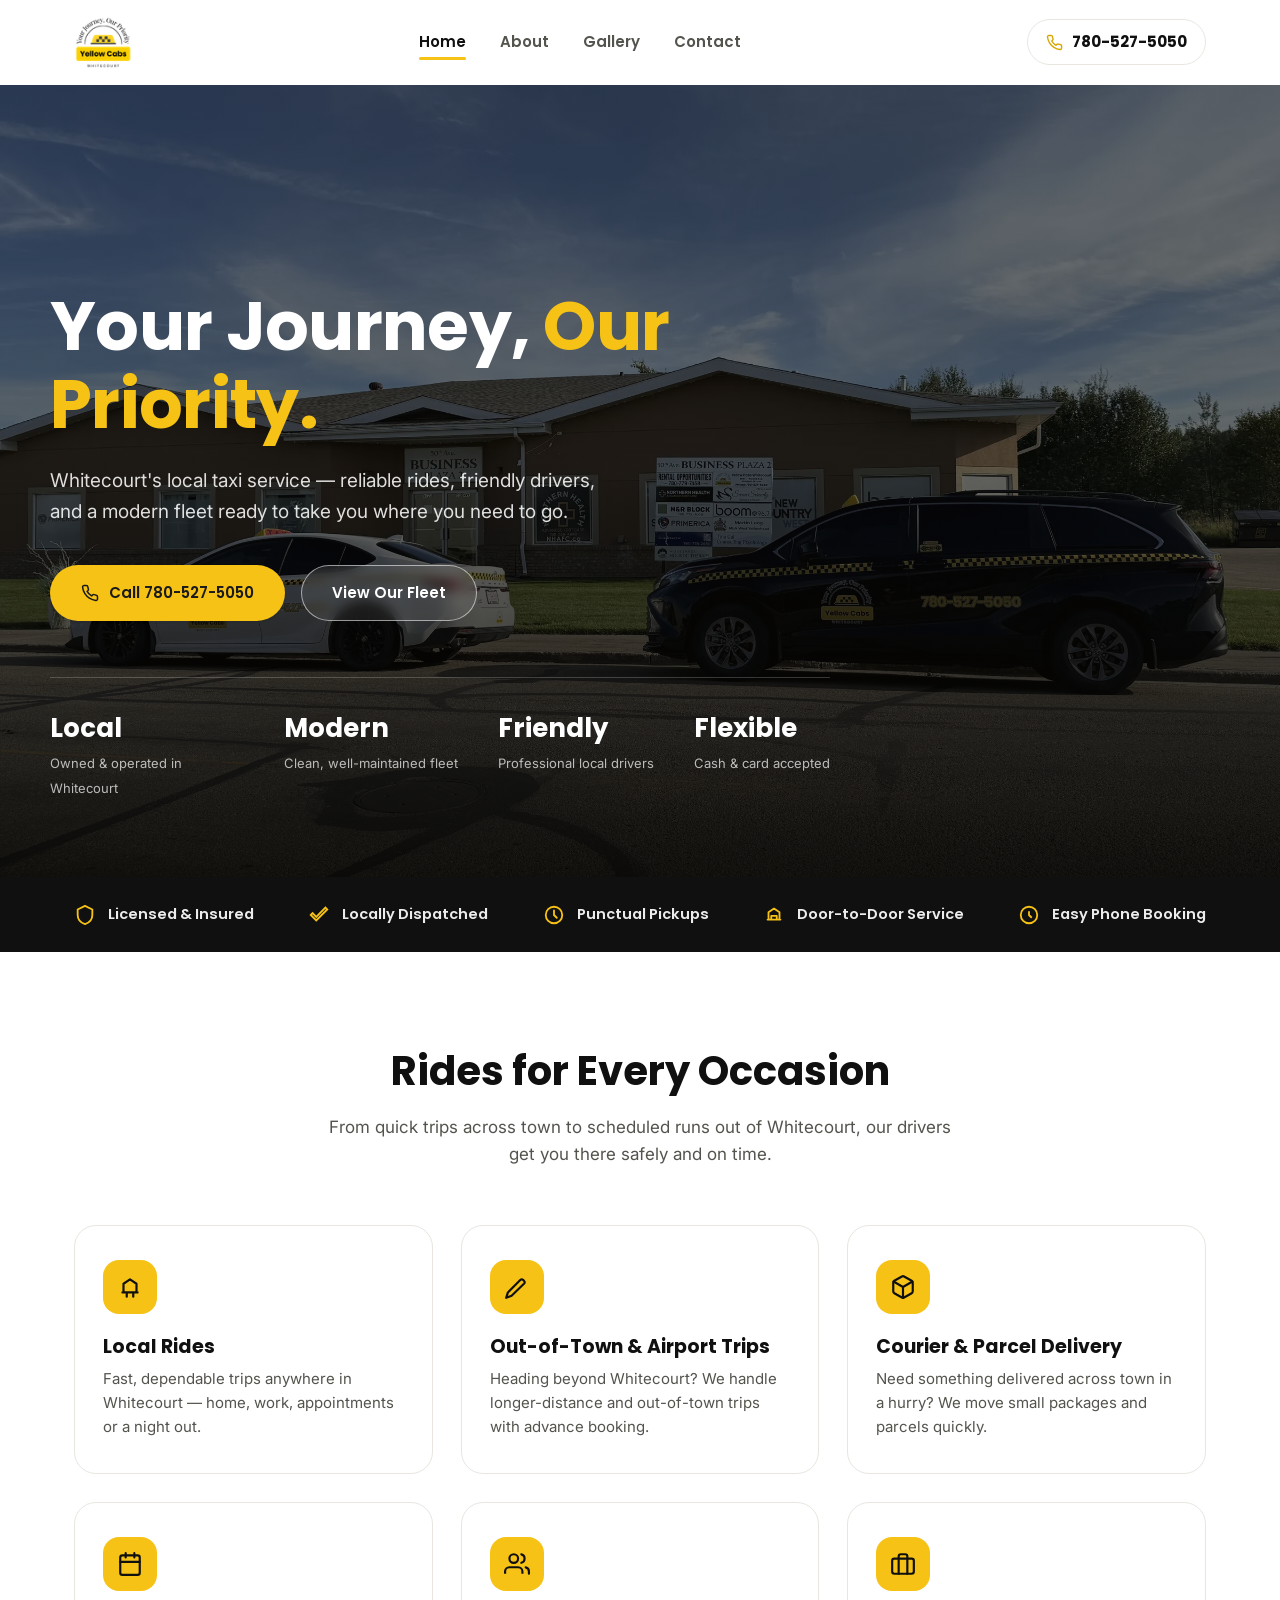
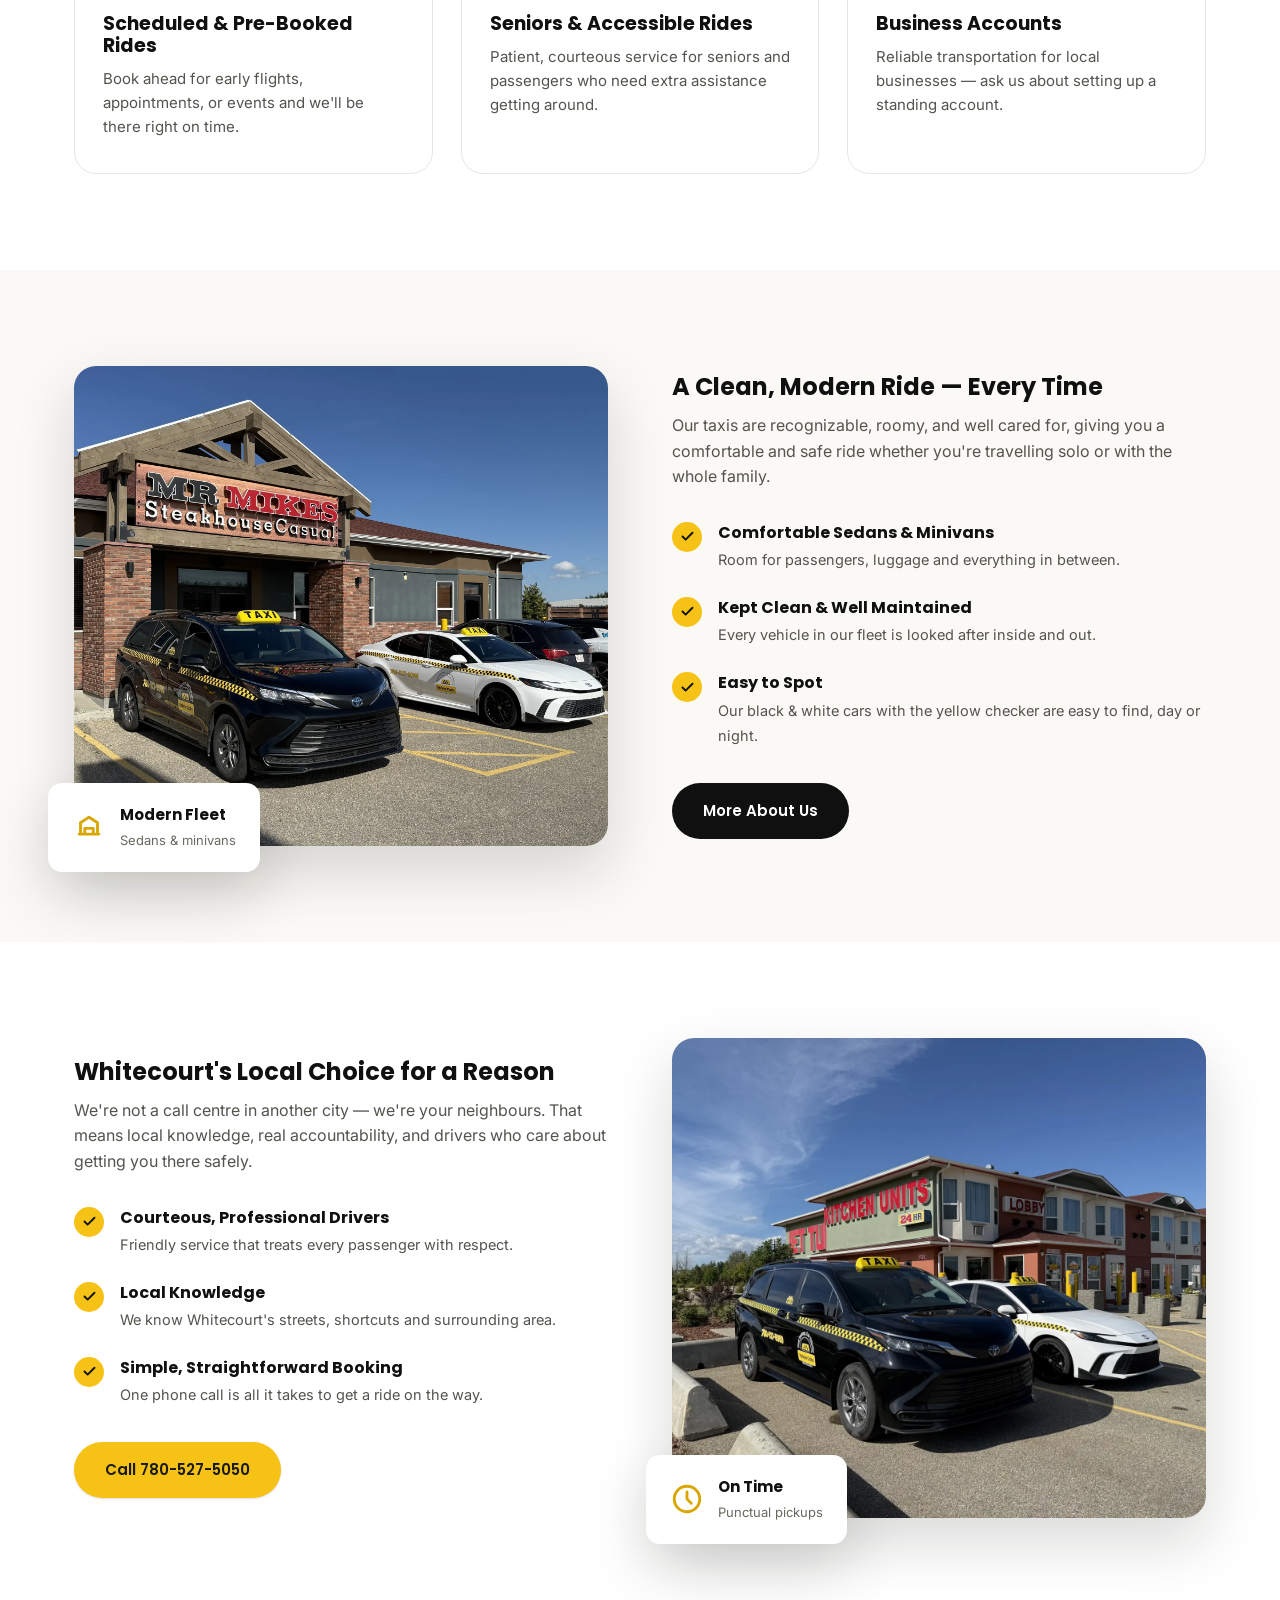
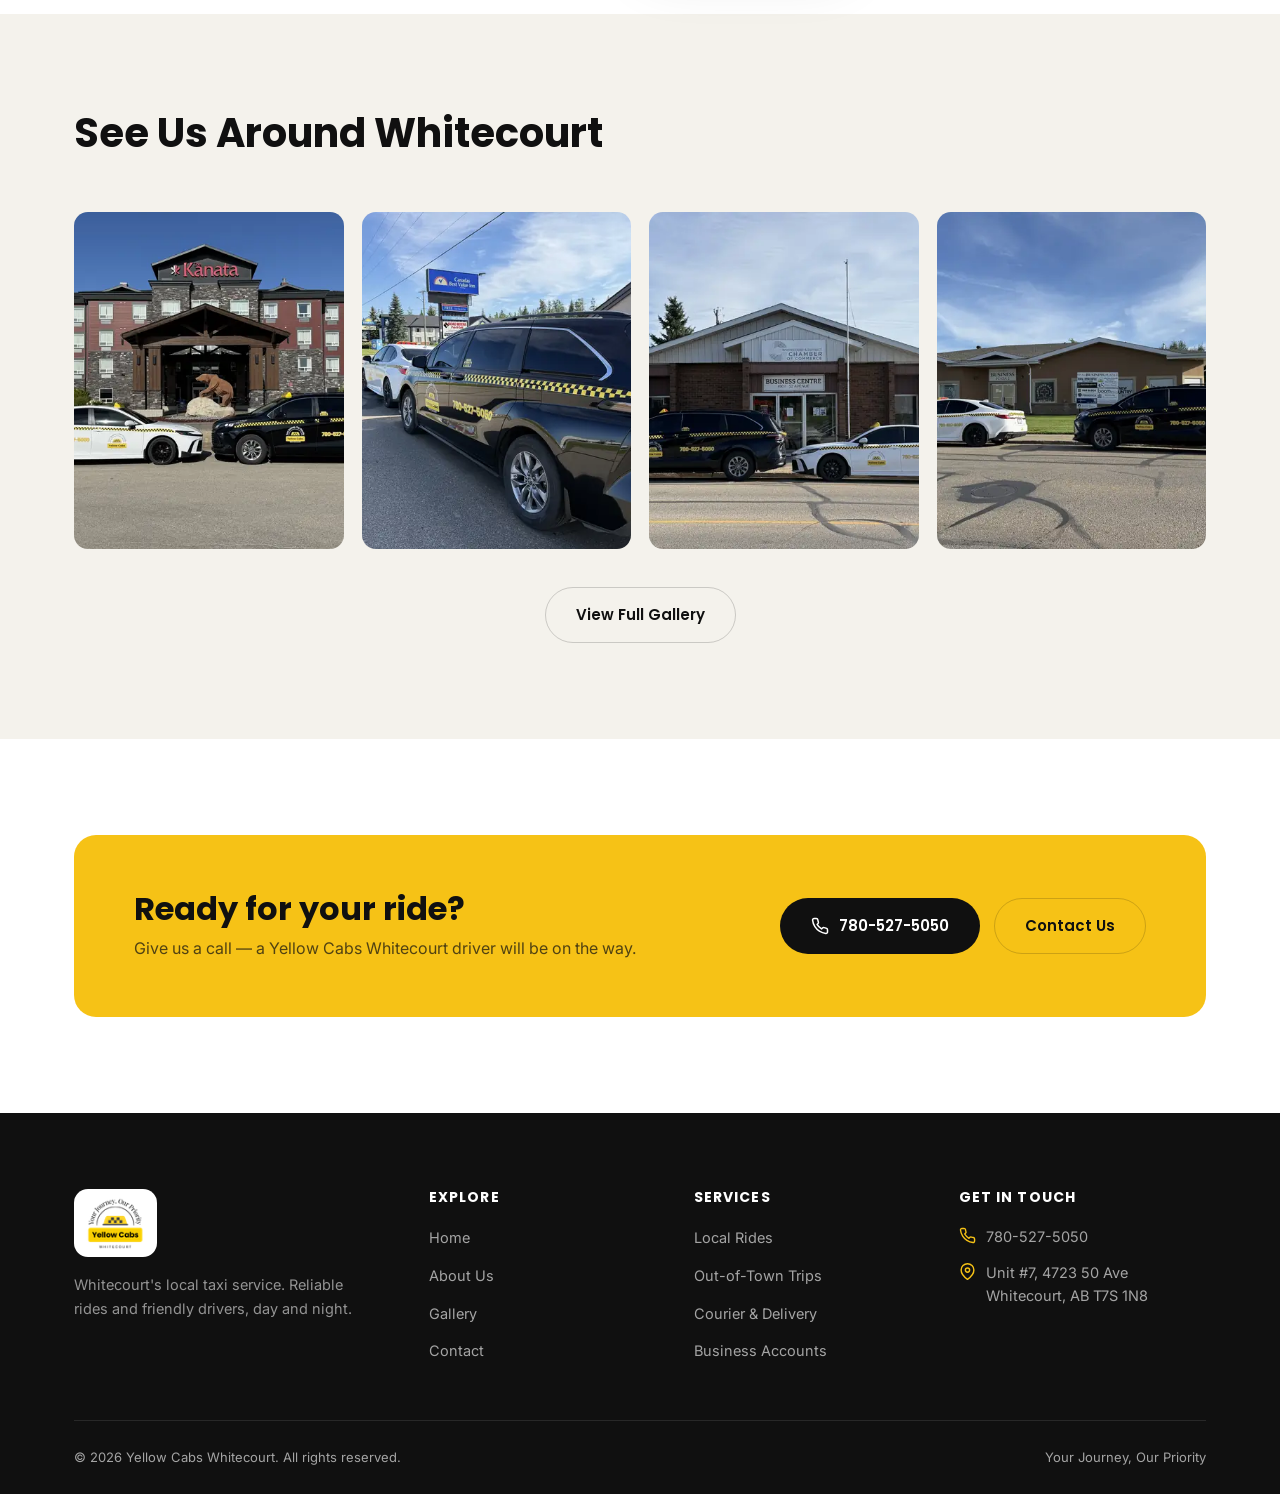
==== index.html @ 1f2db52a "Move site files to repo root for static host deploy Hostinger's Git deploy publishes the repo as-is " ====
<!DOCTYPE html>
<html lang="en">
<head>
<meta charset="UTF-8">
<meta name="viewport" content="width=device-width, initial-scale=1.0">
<title>Yellow Cabs Whitecourt | Local Taxi Service</title>
<meta name="description" content="Yellow Cabs Whitecourt — your trusted local taxi service. Reliable rides, courteous drivers, and a modern fleet serving Whitecourt, Alberta. Call 780-527-5050.">
<link rel="icon" type="image/svg+xml" href="favicon.svg">
<link rel="preconnect" href="https://fonts.googleapis.com">
<link rel="preconnect" href="https://fonts.gstatic.com" crossorigin>
<link rel="stylesheet" href="css/style.css">
</head>
<body>
<a class="skip-link" href="#main-content">Skip to main content</a>

<header class="site-header">
  <div class="container header-inner">
    <a href="index.html" class="brand">
      <img src="images/logo.webp" alt="Yellow Cabs Whitecourt" class="brand-logo" width="68" height="60">
    </a>

    <nav class="main-nav" id="mainNav">
      <ul>
        <li><a href="index.html" class="active">Home</a></li>
        <li><a href="about.html">About</a></li>
        <li><a href="gallery.html">Gallery</a></li>
        <li><a href="contact.html">Contact</a></li>
      </ul>
    </nav>

    <div class="header-actions">
      <a href="tel:7805275050" class="phone-pill" aria-label="Call Yellow Cabs Whitecourt at 780-527-5050">
        <svg aria-hidden="true" focusable="false" viewBox="0 0 24 24" fill="none" stroke="currentColor" stroke-width="2"><path d="M22 16.92v3a2 2 0 0 1-2.18 2 19.79 19.79 0 0 1-8.63-3.07 19.5 19.5 0 0 1-6-6 19.79 19.79 0 0 1-3.07-8.67A2 2 0 0 1 4.11 2h3a2 2 0 0 1 2 1.72c.127.96.361 1.903.7 2.81a2 2 0 0 1-.45 2.11L8.09 9.91a16 16 0 0 0 6 6l1.27-1.27a2 2 0 0 1 2.11-.45c.907.339 1.85.573 2.81.7A2 2 0 0 1 22 16.92z" stroke-linecap="round" stroke-linejoin="round"/></svg>
        <span>780-527-5050</span>
      </a>
      <button class="nav-toggle" id="navToggle" aria-label="Toggle menu" aria-expanded="false" aria-controls="mainNav">
        <span class="nav-toggle-icon"><span></span></span>
      </button>
    </div>
  </div>
</header>

<main id="main-content">
<section class="hero">
  <div class="hero-media">
    <img src="images/hero/home-hero.webp" alt="Yellow Cabs Whitecourt taxi parked in Whitecourt, Alberta">
  </div>
  <div class="container hero-content">
    <h1>Your Journey, <em>Our Priority.</em></h1>
    <p class="lead">Whitecourt's local taxi service — reliable rides, friendly drivers, and a modern fleet ready to take you where you need to go.</p>
    <div class="hero-actions">
      <a href="tel:7805275050" class="btn btn-primary">
        <svg aria-hidden="true" focusable="false" viewBox="0 0 24 24" fill="none" stroke="currentColor" stroke-width="2"><path d="M22 16.92v3a2 2 0 0 1-2.18 2 19.79 19.79 0 0 1-8.63-3.07 19.5 19.5 0 0 1-6-6 19.79 19.79 0 0 1-3.07-8.67A2 2 0 0 1 4.11 2h3a2 2 0 0 1 2 1.72c.127.96.361 1.903.7 2.81a2 2 0 0 1-.45 2.11L8.09 9.91a16 16 0 0 0 6 6l1.27-1.27a2 2 0 0 1 2.11-.45c.907.339 1.85.573 2.81.7A2 2 0 0 1 22 16.92z" stroke-linecap="round" stroke-linejoin="round"/></svg>
        Call 780-527-5050
      </a>
      <a href="gallery.html" class="btn btn-outline-light">View Our Fleet</a>
    </div>
    <div class="hero-stats">
      <div class="stat"><b>Local</b><span>Owned &amp; operated in Whitecourt</span></div>
      <div class="stat"><b>Modern</b><span>Clean, well-maintained fleet</span></div>
      <div class="stat"><b>Friendly</b><span>Professional local drivers</span></div>
      <div class="stat"><b>Flexible</b><span>Cash &amp; card accepted</span></div>
    </div>
  </div>
</section>

<div class="trust-bar">
  <div class="container">
    <div class="trust-item"><svg aria-hidden="true" focusable="false" viewBox="0 0 24 24" fill="none" stroke="currentColor" stroke-width="2"><path d="M12 2l8 4v6c0 5-3.4 8.4-8 10-4.6-1.6-8-5-8-10V6l8-4z" stroke-linecap="round" stroke-linejoin="round"/></svg> Licensed &amp; Insured</div>
    <div class="trust-item"><svg aria-hidden="true" focusable="false" viewBox="0 0 24 24" fill="none" stroke="currentColor" stroke-width="2"><path d="M3 12l2-2 4 4L19 4l2 2-12 12z"/></svg> Locally Dispatched</div>
    <div class="trust-item"><svg aria-hidden="true" focusable="false" viewBox="0 0 24 24" fill="none" stroke="currentColor" stroke-width="2"><circle cx="12" cy="12" r="9"/><path d="M12 7v5l3 3" stroke-linecap="round"/></svg> Punctual Pickups</div>
    <div class="trust-item"><svg aria-hidden="true" focusable="false" viewBox="0 0 24 24" fill="none" stroke="currentColor" stroke-width="2"><path d="M5 17h14M6 17V9l6-4 6 4v8M9 17v-4h6v4" stroke-linecap="round" stroke-linejoin="round"/></svg> Door-to-Door Service</div>
    <div class="trust-item"><svg aria-hidden="true" focusable="false" viewBox="0 0 24 24" fill="none" stroke="currentColor" stroke-width="2"><path d="M12 8v4l3 3M12 3a9 9 0 100 18 9 9 0 000-18z"/></svg> Easy Phone Booking</div>
  </div>
</div>

<section class="section" id="services">
  <div class="container">
    <div class="section-head center">
      <h2>Rides for Every Occasion</h2>
      <p>From quick trips across town to scheduled runs out of Whitecourt, our drivers get you there safely and on time.</p>
    </div>
    <div class="grid grid-3">
      <div class="service-card">
        <div class="service-icon"><svg aria-hidden="true" focusable="false" viewBox="0 0 24 24" fill="none" stroke="currentColor" stroke-width="2"><path d="M5 17h14M6 17V9l6-4 6 4v8M9 21v-4h6v4" stroke-linecap="round" stroke-linejoin="round"/></svg></div>
        <h3>Local Rides</h3>
        <p>Fast, dependable trips anywhere in Whitecourt — home, work, appointments or a night out.</p>
      </div>
      <div class="service-card">
        <div class="service-icon"><svg aria-hidden="true" focusable="false" viewBox="0 0 24 24" fill="none" stroke="currentColor" stroke-width="2"><path d="M2 22l1.6-5L15 5.6a2 2 0 0 1 2.8 0l.6.6a2 2 0 0 1 0 2.8L7 20l-5 2z" stroke-linecap="round" stroke-linejoin="round"/></svg></div>
        <h3>Out-of-Town &amp; Airport Trips</h3>
        <p>Heading beyond Whitecourt? We handle longer-distance and out-of-town trips with advance booking.</p>
      </div>
      <div class="service-card">
        <div class="service-icon"><svg aria-hidden="true" focusable="false" viewBox="0 0 24 24" fill="none" stroke="currentColor" stroke-width="2"><path d="M21 16V8a2 2 0 0 0-1-1.73l-7-4a2 2 0 0 0-2 0l-7 4A2 2 0 0 0 3 8v8a2 2 0 0 0 1 1.73l7 4a2 2 0 0 0 2 0l7-4A2 2 0 0 0 21 16z" stroke-linecap="round" stroke-linejoin="round"/><path d="M3.27 6.96L12 12l8.73-5.04M12 22.08V12" stroke-linecap="round" stroke-linejoin="round"/></svg></div>
        <h3>Courier &amp; Parcel Delivery</h3>
        <p>Need something delivered across town in a hurry? We move small packages and parcels quickly.</p>
      </div>
      <div class="service-card">
        <div class="service-icon"><svg aria-hidden="true" focusable="false" viewBox="0 0 24 24" fill="none" stroke="currentColor" stroke-width="2"><rect x="3" y="4" width="18" height="18" rx="2" stroke-linecap="round" stroke-linejoin="round"/><path d="M16 2v4M8 2v4M3 10h18" stroke-linecap="round"/></svg></div>
        <h3>Scheduled &amp; Pre-Booked Rides</h3>
        <p>Book ahead for early flights, appointments, or events and we'll be there right on time.</p>
      </div>
      <div class="service-card">
        <div class="service-icon"><svg aria-hidden="true" focusable="false" viewBox="0 0 24 24" fill="none" stroke="currentColor" stroke-width="2"><path d="M17 21v-2a4 4 0 0 0-4-4H5a4 4 0 0 0-4 4v2"/><circle cx="9" cy="7" r="4"/><path d="M23 21v-2a4 4 0 0 0-3-3.87M16 3.13a4 4 0 0 1 0 7.75" stroke-linecap="round"/></svg></div>
        <h3>Seniors &amp; Accessible Rides</h3>
        <p>Patient, courteous service for seniors and passengers who need extra assistance getting around.</p>
      </div>
      <div class="service-card">
        <div class="service-icon"><svg aria-hidden="true" focusable="false" viewBox="0 0 24 24" fill="none" stroke="currentColor" stroke-width="2"><rect x="2" y="7" width="20" height="14" rx="2" stroke-linecap="round" stroke-linejoin="round"/><path d="M16 21V5a2 2 0 0 0-2-2h-4a2 2 0 0 0-2 2v16" stroke-linecap="round" stroke-linejoin="round"/></svg></div>
        <h3>Business Accounts</h3>
        <p>Reliable transportation for local businesses — ask us about setting up a standing account.</p>
      </div>
    </div>
  </div>
</section>

<section class="section section--soft">
  <div class="container">
    <div class="split">
      <div class="split-media">
        <img src="images/hero/home-fleet.webp" alt="Yellow Cabs Whitecourt fleet of taxis parked outside a local restaurant" loading="lazy">
        <div class="float-card">
          <svg aria-hidden="true" focusable="false" viewBox="0 0 24 24" fill="none" stroke="currentColor" stroke-width="2"><path d="M5 17h14M6 17V9l6-4 6 4v8M9 17v-4h6v4" stroke-linecap="round" stroke-linejoin="round"/></svg>
          <div><b>Modern Fleet</b><span>Sedans &amp; minivans</span></div>
        </div>
      </div>
      <div>
        <h2>A Clean, Modern Ride — Every Time</h2>
        <p>Our taxis are recognizable, roomy, and well cared for, giving you a comfortable and safe ride whether you're travelling solo or with the whole family.</p>
        <ul class="feature-list">
          <li>
            <span class="check"><svg aria-hidden="true" focusable="false" viewBox="0 0 24 24" fill="none" stroke="currentColor" stroke-width="3"><path d="M20 6L9 17l-5-5" stroke-linecap="round" stroke-linejoin="round"/></svg></span>
            <div><b>Comfortable Sedans &amp; Minivans</b><span>Room for passengers, luggage and everything in between.</span></div>
          </li>
          <li>
            <span class="check"><svg aria-hidden="true" focusable="false" viewBox="0 0 24 24" fill="none" stroke="currentColor" stroke-width="3"><path d="M20 6L9 17l-5-5" stroke-linecap="round" stroke-linejoin="round"/></svg></span>
            <div><b>Kept Clean &amp; Well Maintained</b><span>Every vehicle in our fleet is looked after inside and out.</span></div>
          </li>
          <li>
            <span class="check"><svg aria-hidden="true" focusable="false" viewBox="0 0 24 24" fill="none" stroke="currentColor" stroke-width="3"><path d="M20 6L9 17l-5-5" stroke-linecap="round" stroke-linejoin="round"/></svg></span>
            <div><b>Easy to Spot</b><span>Our black &amp; white cars with the yellow checker are easy to find, day or night.</span></div>
          </li>
        </ul>
        <a href="about.html" class="btn btn-dark">More About Us</a>
      </div>
    </div>
  </div>
</section>

<section class="section">
  <div class="container">
    <div class="split reverse">
      <div class="split-media">
        <img src="images/gallery/full/cab-05.webp" alt="Yellow Cabs Whitecourt taxi on a sunny day in Whitecourt" loading="lazy">
        <div class="float-card">
          <svg aria-hidden="true" focusable="false" viewBox="0 0 24 24" fill="none" stroke="currentColor" stroke-width="2"><circle cx="12" cy="12" r="9"/><path d="M12 7v5l3 3" stroke-linecap="round"/></svg>
          <div><b>On Time</b><span>Punctual pickups</span></div>
        </div>
      </div>
      <div>
        <h2>Whitecourt's Local Choice for a Reason</h2>
        <p>We're not a call centre in another city — we're your neighbours. That means local knowledge, real accountability, and drivers who care about getting you there safely.</p>
        <ul class="feature-list">
          <li>
            <span class="check"><svg aria-hidden="true" focusable="false" viewBox="0 0 24 24" fill="none" stroke="currentColor" stroke-width="3"><path d="M20 6L9 17l-5-5" stroke-linecap="round" stroke-linejoin="round"/></svg></span>
            <div><b>Courteous, Professional Drivers</b><span>Friendly service that treats every passenger with respect.</span></div>
          </li>
          <li>
            <span class="check"><svg aria-hidden="true" focusable="false" viewBox="0 0 24 24" fill="none" stroke="currentColor" stroke-width="3"><path d="M20 6L9 17l-5-5" stroke-linecap="round" stroke-linejoin="round"/></svg></span>
            <div><b>Local Knowledge</b><span>We know Whitecourt's streets, shortcuts and surrounding area.</span></div>
          </li>
          <li>
            <span class="check"><svg aria-hidden="true" focusable="false" viewBox="0 0 24 24" fill="none" stroke="currentColor" stroke-width="3"><path d="M20 6L9 17l-5-5" stroke-linecap="round" stroke-linejoin="round"/></svg></span>
            <div><b>Simple, Straightforward Booking</b><span>One phone call is all it takes to get a ride on the way.</span></div>
          </li>
        </ul>
        <a href="tel:7805275050" class="btn btn-primary">Call 780-527-5050</a>
      </div>
    </div>
  </div>
</section>

<section class="section section--alt">
  <div class="container">
    <div class="section-head">
      <h2>See Us Around Whitecourt</h2>
    </div>
    <div class="strip">
      <a href="gallery.html"><img src="images/gallery/thumb/cab-11.webp" alt="Yellow Cabs Whitecourt taxi" loading="lazy"></a>
      <a href="gallery.html"><img src="images/gallery/thumb/cab-17.webp" alt="Yellow Cabs Whitecourt taxi" loading="lazy"></a>
      <a href="gallery.html"><img src="images/gallery/thumb/cab-34.webp" alt="Yellow Cabs Whitecourt taxi" loading="lazy"></a>
      <a href="gallery.html"><img src="images/gallery/thumb/cab-40.webp" alt="Yellow Cabs Whitecourt taxi" loading="lazy"></a>
    </div>
    <div class="text-center" style="margin-top:38px">
      <a href="gallery.html" class="btn btn-outline">View Full Gallery</a>
    </div>
  </div>
</section>

<section class="section">
  <div class="container">
    <div class="cta-banner">
      <div>
        <h2>Ready for your ride?</h2>
        <p>Give us a call — a Yellow Cabs Whitecourt driver will be on the way.</p>
      </div>
      <div class="actions">
        <a href="tel:7805275050" class="btn btn-dark">
          <svg aria-hidden="true" focusable="false" viewBox="0 0 24 24" fill="none" stroke="currentColor" stroke-width="2"><path d="M22 16.92v3a2 2 0 0 1-2.18 2 19.79 19.79 0 0 1-8.63-3.07 19.5 19.5 0 0 1-6-6 19.79 19.79 0 0 1-3.07-8.67A2 2 0 0 1 4.11 2h3a2 2 0 0 1 2 1.72c.127.96.361 1.903.7 2.81a2 2 0 0 1-.45 2.11L8.09 9.91a16 16 0 0 0 6 6l1.27-1.27a2 2 0 0 1 2.11-.45c.907.339 1.85.573 2.81.7A2 2 0 0 1 22 16.92z" stroke-linecap="round" stroke-linejoin="round"/></svg>
          780-527-5050
        </a>
        <a href="contact.html" class="btn btn-outline">Contact Us</a>
      </div>
    </div>
  </div>
</section>

</main>

<footer class="site-footer">
  <div class="container">
    <div class="footer-top">
      <div class="footer-brand">
        <a href="index.html" class="brand">
          <span class="brand-logo-plate"><img src="images/logo.webp" alt="Yellow Cabs Whitecourt" class="brand-logo" width="68" height="60"></span>
        </a>
        <p>Whitecourt's local taxi service. Reliable rides and friendly drivers, day and night.</p>
      </div>
      <div class="footer-col">
        <h4>Explore</h4>
        <ul>
          <li><a href="index.html">Home</a></li>
          <li><a href="about.html">About Us</a></li>
          <li><a href="gallery.html">Gallery</a></li>
          <li><a href="contact.html">Contact</a></li>
        </ul>
      </div>
      <div class="footer-col">
        <h4>Services</h4>
        <ul>
          <li><a href="index.html#services">Local Rides</a></li>
          <li><a href="index.html#services">Out-of-Town Trips</a></li>
          <li><a href="index.html#services">Courier &amp; Delivery</a></li>
          <li><a href="index.html#services">Business Accounts</a></li>
        </ul>
      </div>
      <div class="footer-col">
        <h4>Get in Touch</h4>
        <ul>
          <li class="contact-line">
            <svg aria-hidden="true" focusable="false" viewBox="0 0 24 24" fill="none" stroke="currentColor" stroke-width="2"><path d="M22 16.92v3a2 2 0 0 1-2.18 2 19.79 19.79 0 0 1-8.63-3.07 19.5 19.5 0 0 1-6-6 19.79 19.79 0 0 1-3.07-8.67A2 2 0 0 1 4.11 2h3a2 2 0 0 1 2 1.72c.127.96.361 1.903.7 2.81a2 2 0 0 1-.45 2.11L8.09 9.91a16 16 0 0 0 6 6l1.27-1.27a2 2 0 0 1 2.11-.45c.907.339 1.85.573 2.81.7A2 2 0 0 1 22 16.92z" stroke-linecap="round" stroke-linejoin="round"/></svg>
            <a href="tel:7805275050">780-527-5050</a>
          </li>
          <li class="contact-line">
            <svg aria-hidden="true" focusable="false" viewBox="0 0 24 24" fill="none" stroke="currentColor" stroke-width="2"><path d="M21 10c0 7-9 13-9 13s-9-6-9-13a9 9 0 0 1 18 0z"/><circle cx="12" cy="10" r="3"/></svg>
            <span>Unit #7, 4723 50 Ave<br>Whitecourt, AB T7S 1N8</span>
          </li>
        </ul>
      </div>
    </div>
    <div class="footer-bottom">
      <span>&copy; <span id="year"></span> Yellow Cabs Whitecourt. All rights reserved.</span>
      <span>Your Journey, Our Priority</span>
    </div>
  </div>
</footer>

<script>document.getElementById('year').textContent = new Date().getFullYear();</script>
<script src="js/main.js"></script>
</body>
</html>
---- css/style.css ----
/* ===========================================================
   Yellow Cabs Whitecourt — stylesheet
   Light, premium, professional taxi company website
   =========================================================== */

@import url('https://fonts.googleapis.com/css2?family=Poppins:wght@500;600;700;800&family=Inter:wght@400;500;600;700&display=swap');

:root {
  --color-bg: #ffffff;
  --color-bg-soft: #faf9f6;
  --color-bg-alt: #f4f2ec;
  --color-ink: #1a1a1a;
  --color-ink-soft: #55534d;
  --color-ink-faint: #6b6860;
  --color-line: #e8e6df;
  --color-accent: #f6c216;
  --color-accent-dark: #d9a600;
  --color-accent-ink: #1a1a1a;
  --color-black: #101010;
  --color-black-soft: #201f1c;
  --shadow-sm: 0 1px 3px rgba(20, 18, 10, 0.06), 0 1px 2px rgba(20, 18, 10, 0.08);
  --shadow-md: 0 8px 24px rgba(20, 18, 10, 0.10);
  --shadow-lg: 0 24px 60px rgba(20, 18, 10, 0.16);
  --radius-sm: 8px;
  --radius-md: 14px;
  --radius-lg: 22px;
  --radius-pill: 999px;
  --font-head: 'Poppins', 'Segoe UI', Arial, sans-serif;
  --font-body: 'Inter', 'Segoe UI', Arial, sans-serif;
  --container: 1180px;
}

* { box-sizing: border-box; }
html { scroll-behavior: smooth; }

body {
  margin: 0;
  font-family: var(--font-body);
  color: var(--color-ink);
  background: var(--color-bg);
  line-height: 1.6;
  -webkit-font-smoothing: antialiased;
}

img { max-width: 100%; display: block; }
a { color: inherit; text-decoration: none; }
ul { margin: 0; padding: 0; list-style: none; }
h1, h2, h3, h4 { font-family: var(--font-head); font-weight: 700; line-height: 1.15; margin: 0 0 .5em; color: var(--color-black); }
p { margin: 0 0 1em; color: var(--color-ink-soft); }
button { font-family: inherit; }

::selection { background: var(--color-accent); color: var(--color-black); }

/* Focus rings: dark ring for controls on light surfaces, yellow ring for
   controls that sit on photos / the dark header, footer and lightbox. */
:focus-visible {
  outline: 3px solid var(--color-black);
  outline-offset: 3px;
  border-radius: 4px;
}
.hero :focus-visible,
.page-hero :focus-visible,
.trust-bar :focus-visible,
.site-footer :focus-visible,
.cta-dark :focus-visible,
.lightbox :focus-visible {
  outline-color: var(--color-accent);
}
.btn:focus-visible { border-radius: var(--radius-pill); }
.phone-pill:focus-visible { border-radius: var(--radius-pill); }
.nav-toggle:focus-visible,
.lightbox-close:focus-visible,
.lightbox-prev:focus-visible,
.lightbox-next:focus-visible {
  border-radius: 50%;
}
.gallery-grid figure:focus-visible { border-radius: var(--radius-md); outline-offset: 2px; }

.skip-link {
  position: absolute;
  top: -60px;
  left: 16px;
  z-index: 1200;
  background: var(--color-black);
  color: #fff;
  font-family: var(--font-head);
  font-weight: 600;
  font-size: 14px;
  padding: 12px 20px;
  border-radius: var(--radius-sm);
  transition: top .2s ease;
}
.skip-link:focus-visible {
  top: 16px;
  outline-color: var(--color-accent);
}

.visually-hidden {
  position: absolute;
  width: 1px; height: 1px;
  padding: 0; margin: -1px;
  overflow: hidden;
  clip: rect(0,0,0,0);
  white-space: nowrap;
  border: 0;
}

@media (prefers-reduced-motion: reduce) {
  html { scroll-behavior: auto; }
  *, *::before, *::after {
    animation-duration: 0.001ms !important;
    animation-iteration-count: 1 !important;
    transition-duration: 0.001ms !important;
    scroll-behavior: auto !important;
  }
  .service-card:hover,
  .btn:hover,
  .strip a:hover img,
  .gallery-grid figure:hover img {
    transform: none;
  }
}

.container {
  width: 100%;
  max-width: var(--container);
  margin: 0 auto;
  padding: 0 24px;
}

.section { padding: 96px 0; }
.section--soft { background: var(--color-bg-soft); }
.section--alt { background: var(--color-bg-alt); }
.section--tight { padding: 64px 0; }

.section-head { max-width: 640px; margin-bottom: 56px; }
.section-head.center { margin-left: auto; margin-right: auto; text-align: center; }
.section-head h2 { font-size: clamp(28px, 3.4vw, 40px); }
.section-head p { font-size: 17px; }

/* ---------- Buttons ---------- */
.btn {
  display: inline-flex;
  align-items: center;
  justify-content: center;
  gap: 10px;
  font-family: var(--font-head);
  font-weight: 600;
  font-size: 15px;
  padding: 15px 30px;
  border-radius: var(--radius-pill);
  border: 1px solid transparent;
  cursor: pointer;
  transition: transform .18s ease, box-shadow .18s ease, background .18s ease, color .18s ease, border-color .18s ease;
  white-space: nowrap;
}
.btn svg { width: 18px; height: 18px; flex: none; }
.btn-primary {
  background: var(--color-accent);
  color: var(--color-accent-ink);
  box-shadow: var(--shadow-sm);
}
.btn-primary:hover { background: var(--color-accent-dark); transform: translateY(-2px); box-shadow: var(--shadow-md); }
.btn-dark {
  background: var(--color-black);
  color: #fff;
}
.btn-dark:hover { background: var(--color-black-soft); transform: translateY(-2px); box-shadow: var(--shadow-md); }
.btn-outline {
  background: transparent;
  color: var(--color-black);
  border-color: rgba(16,16,16,.18);
}
.btn-outline:hover { border-color: var(--color-black); transform: translateY(-2px); }
.btn-outline-light {
  background: rgba(255,255,255,.08);
  color: #fff;
  border-color: rgba(255,255,255,.55);
  backdrop-filter: blur(6px);
}
.btn-outline-light:hover { background: rgba(255,255,255,.18); border-color: #fff; }
.btn-block { width: 100%; }

/* ---------- Header ---------- */
.site-header {
  position: sticky;
  top: 0;
  z-index: 100;
  background: rgba(255,255,255,.92);
  backdrop-filter: blur(10px);
  border-bottom: 1px solid transparent;
  transition: box-shadow .25s ease, border-color .25s ease;
}
.site-header.is-scrolled { box-shadow: 0 2px 18px rgba(20,18,10,.08); border-color: var(--color-line); }

.header-inner {
  display: flex;
  align-items: center;
  justify-content: space-between;
  gap: 24px;
  height: 84px;
}

.brand { display: flex; align-items: center; gap: 12px; }
.brand-logo { height: 52px; width: auto; flex: none; }
.brand-logo-plate {
  display: inline-flex;
  align-items: center;
  background: #fff;
  padding: 8px 12px;
  border-radius: var(--radius-md);
}

.main-nav { display: flex; align-items: center; gap: 40px; }
.main-nav ul { display: flex; gap: 34px; }
.main-nav a {
  font-family: var(--font-head);
  font-weight: 600;
  font-size: 15px;
  color: var(--color-ink-soft);
  position: relative;
  padding: 6px 0;
  transition: color .18s ease;
}
.main-nav a:hover { color: var(--color-black); }
.main-nav a.active { color: var(--color-black); }
.main-nav a.active::after {
  content: "";
  position: absolute;
  left: 0; right: 0; bottom: -2px;
  height: 3px;
  border-radius: 2px;
  background: var(--color-accent);
}

.header-actions { display: flex; align-items: center; gap: 14px; }
.phone-pill {
  display: inline-flex;
  align-items: center;
  gap: 9px;
  font-family: var(--font-head);
  font-weight: 700;
  font-size: 15px;
  color: var(--color-black);
  padding: 10px 18px;
  border: 1.5px solid var(--color-line);
  border-radius: var(--radius-pill);
  transition: border-color .18s ease, background .18s ease;
}
.phone-pill svg { width: 17px; height: 17px; color: var(--color-accent-dark); flex: none; }
.phone-pill:hover { border-color: var(--color-accent); background: var(--color-bg-soft); }

.nav-toggle {
  display: none;
  width: 44px; height: 44px;
  border-radius: 50%;
  border: 1.5px solid var(--color-line);
  background: #fff;
  align-items: center;
  justify-content: center;
  cursor: pointer;
}
.nav-toggle span, .nav-toggle::before, .nav-toggle::after { content:""; }
.nav-toggle-icon { position: relative; width: 20px; height: 14px; }
.nav-toggle-icon span, .nav-toggle-icon::before, .nav-toggle-icon::after {
  content: "";
  position: absolute; left: 0; right: 0; height: 2px; background: var(--color-black); border-radius: 2px;
  transition: transform .25s ease, opacity .25s ease, top .25s ease;
}
.nav-toggle-icon::before { top: 0; }
.nav-toggle-icon span { top: 6px; }
.nav-toggle-icon::after { top: 12px; }
.nav-toggle.is-open .nav-toggle-icon::before { top: 6px; transform: rotate(45deg); }
.nav-toggle.is-open .nav-toggle-icon span { opacity: 0; }
.nav-toggle.is-open .nav-toggle-icon::after { top: 6px; transform: rotate(-45deg); }

/* ---------- Hero ---------- */
.hero {
  position: relative;
  min-height: 88vh;
  display: flex;
  align-items: flex-end;
  color: #fff;
  overflow: hidden;
}
.hero-media { position: absolute; inset: 0; z-index: 0; }
.hero-media img { width: 100%; height: 100%; object-fit: cover; }
.hero-media::after {
  content: "";
  position: absolute; inset: 0;
  background: linear-gradient(180deg, rgba(8,7,5,.58) 0%, rgba(8,7,5,.58) 45%, rgba(6,5,3,.92) 100%);
}
.hero-content { position: relative; z-index: 1; padding: 120px 0 76px; }
.hero h1 {
  color: #fff;
  font-size: clamp(38px, 5.6vw, 68px);
  max-width: 820px;
  letter-spacing: -.01em;
  margin-bottom: 22px;
}
.hero h1 em { font-style: normal; color: var(--color-accent); }
.hero .lead {
  color: rgba(255,255,255,.86);
  font-size: 19px;
  max-width: 560px;
  margin-bottom: 38px;
}
.hero-actions { display: flex; gap: 16px; flex-wrap: wrap; margin-bottom: 56px; }
.hero-stats {
  display: grid;
  grid-template-columns: repeat(4, auto);
  gap: 40px;
  border-top: 1px solid rgba(255,255,255,.2);
  padding-top: 30px;
  max-width: 780px;
}
.hero-stats .stat b { display:block; font-family: var(--font-head); font-size: 26px; color: #fff; }
.hero-stats .stat span { font-size: 13px; color: rgba(255,255,255,.7); }

/* page hero (about/gallery/contact) */
.page-hero {
  position: relative;
  min-height: 46vh;
  display: flex;
  align-items: center;
  color: #fff;
  overflow: hidden;
}
.page-hero .hero-content { padding: 150px 0 64px; }
.page-hero h1 { color: #fff; font-size: clamp(34px, 5vw, 54px); margin-bottom: 14px; }
.page-hero p { color: rgba(255,255,255,.85); font-size: 17px; max-width: 560px; margin: 0; }
.breadcrumb { display:flex; gap:8px; align-items:center; font-size:13px; font-weight:600; font-family: var(--font-head); color: rgba(255,255,255,.65); margin-bottom: 18px; text-transform: uppercase; letter-spacing: .08em;}
.breadcrumb span { color: var(--color-accent); }

/* ---------- Trust bar ---------- */
.trust-bar {
  background: var(--color-black);
  color: #fff;
}
.trust-bar .container {
  display: flex;
  flex-wrap: wrap;
  gap: 20px 44px;
  justify-content: space-between;
  padding-top: 26px;
  padding-bottom: 26px;
}
.trust-item { display: flex; align-items: center; gap: 12px; font-family: var(--font-head); font-weight: 600; font-size: 14.5px; color: rgba(255,255,255,.92); }
.trust-item svg { width: 22px; height: 22px; color: var(--color-accent); flex: none; }

/* ---------- Cards / grids ---------- */
.grid { display: grid; gap: 28px; }
.grid-3 { grid-template-columns: repeat(3, 1fr); }
.grid-2 { grid-template-columns: repeat(2, 1fr); }
.grid-4 { grid-template-columns: repeat(4, 1fr); }

.service-card {
  background: #fff;
  border: 1px solid var(--color-line);
  border-radius: var(--radius-lg);
  padding: 34px 28px;
  transition: transform .2s ease, box-shadow .2s ease, border-color .2s ease;
}
.service-card:hover { transform: translateY(-6px); box-shadow: var(--shadow-md); border-color: transparent; }
.service-icon {
  width: 54px; height: 54px;
  border-radius: 16px;
  background: var(--color-accent);
  display: flex; align-items: center; justify-content: center;
  margin-bottom: 22px;
}
.service-icon svg { width: 26px; height: 26px; color: var(--color-black); }
.service-card h3 { font-size: 19px; margin-bottom: 10px; }
.service-card p { font-size: 15px; margin: 0; }

.value-card { text-align: center; padding: 8px; }
.value-icon {
  width: 64px; height: 64px;
  margin: 0 auto 20px;
  border-radius: 50%;
  background: var(--color-bg-alt);
  border: 1.5px solid var(--color-line);
  display: flex; align-items: center; justify-content: center;
}
.value-icon svg { width: 28px; height: 28px; color: var(--color-accent-dark); }
.value-card h3 { font-size: 18px; }
.value-card p { font-size: 14.5px; }

/* ---------- Split / feature sections ---------- */
.split {
  display: grid;
  grid-template-columns: 1fr 1fr;
  gap: 64px;
  align-items: center;
}
.split.reverse .split-media { order: 2; }
.split-media { position: relative; }
.split-media img { border-radius: var(--radius-lg); box-shadow: var(--shadow-lg); width: 100%; height: 480px; object-fit: cover; }
.split-media .float-card {
  position: absolute;
  bottom: -26px; left: -26px;
  background: #fff;
  border-radius: var(--radius-md);
  box-shadow: var(--shadow-lg);
  padding: 20px 24px;
  display: flex;
  align-items: center;
  gap: 14px;
}
.split-media .float-card svg { width: 34px; height: 34px; color: var(--color-accent-dark); flex: none; }
.split-media .float-card b { display:block; font-family: var(--font-head); font-size: 15px; color: var(--color-black); }
.split-media .float-card span { font-size: 13px; color: var(--color-ink-faint); }

.feature-list { display: flex; flex-direction: column; gap: 22px; margin: 30px 0 34px; }
.feature-list li { display: flex; gap: 16px; align-items: flex-start; }
.feature-list .check {
  width: 30px; height: 30px; border-radius: 50%;
  background: var(--color-accent);
  display: flex; align-items: center; justify-content: center;
  flex: none; margin-top: 2px;
}
.feature-list .check svg { width: 15px; height: 15px; color: var(--color-black); }
.feature-list b { display:block; font-family: var(--font-head); font-size: 16px; color: var(--color-black); margin-bottom: 2px; }
.feature-list span { font-size: 14.5px; color: var(--color-ink-soft); }

/* ---------- CTA banner ---------- */
.cta-banner {
  background: var(--color-accent);
  border-radius: var(--radius-lg);
  padding: 56px 60px;
  display: flex;
  align-items: center;
  justify-content: space-between;
  gap: 30px;
  flex-wrap: wrap;
}
.cta-banner h2 { font-size: clamp(24px, 3vw, 32px); margin-bottom: 8px; }
.cta-banner p { color: rgba(16,16,16,.72); margin: 0; font-size: 16px; }
.cta-banner .actions { display: flex; gap: 14px; flex-wrap: wrap; }

.cta-dark {
  background: var(--color-black);
  color: #fff;
  border-radius: var(--radius-lg);
  padding: 64px 60px;
  text-align: center;
}
.cta-dark h2 { color: #fff; }
.cta-dark p { color: rgba(255,255,255,.72); max-width: 520px; margin: 0 auto 30px; }
.cta-dark .actions { display: flex; gap: 14px; justify-content: center; flex-wrap: wrap; }

/* ---------- Mini gallery strip ---------- */
.strip { display: grid; grid-template-columns: repeat(4, 1fr); gap: 18px; }
.strip a { border-radius: var(--radius-md); overflow: hidden; display: block; position: relative; aspect-ratio: 4/5; }
.strip img { width: 100%; height: 100%; object-fit: cover; transition: transform .5s ease; }
.strip a:hover img { transform: scale(1.08); }

/* ---------- Gallery grid ---------- */
.gallery-grid {
  column-count: 4;
  column-gap: 16px;
}
.gallery-grid figure {
  margin: 0 0 16px;
  break-inside: avoid;
  border-radius: var(--radius-md);
  overflow: hidden;
  position: relative;
  cursor: zoom-in;
  background: var(--color-bg-alt);
}
.gallery-grid img { width: 100%; height: auto; display: block; transition: transform .5s ease; }
.gallery-grid figure:hover img { transform: scale(1.06); }
.gallery-grid figure::after {
  content: "";
  position: absolute; inset: 0;
  background: linear-gradient(180deg, rgba(0,0,0,0) 55%, rgba(0,0,0,.35) 100%);
  opacity: 0;
  transition: opacity .3s ease;
}
.gallery-grid figure:hover::after { opacity: 1; }
.gallery-grid figure .zoom-badge {
  position: absolute; top: 12px; right: 12px;
  width: 34px; height: 34px; border-radius: 50%;
  background: rgba(255,255,255,.9);
  display: flex; align-items: center; justify-content: center;
  opacity: 0; transform: translateY(-6px);
  transition: opacity .25s ease, transform .25s ease;
}
.gallery-grid figure:hover .zoom-badge { opacity: 1; transform: translateY(0); }
.gallery-grid figure .zoom-badge svg { width: 16px; height: 16px; color: var(--color-black); }

.gallery-loading { text-align:center; padding: 60px 0; color: var(--color-ink-faint); font-family: var(--font-head); }

/* ---------- Lightbox ---------- */
.lightbox {
  position: fixed; inset: 0; z-index: 1000;
  background: rgba(10,9,6,.94);
  display: flex; align-items: center; justify-content: center;
  opacity: 0; visibility: hidden;
  transition: opacity .25s ease;
  padding: 40px;
}
.lightbox.is-open { opacity: 1; visibility: visible; }
.lightbox img { max-width: 90vw; max-height: 84vh; border-radius: 10px; box-shadow: 0 30px 80px rgba(0,0,0,.6); }
.lightbox-close, .lightbox-prev, .lightbox-next {
  position: absolute;
  width: 50px; height: 50px;
  border-radius: 50%;
  background: rgba(255,255,255,.1);
  border: 1px solid rgba(255,255,255,.3);
  color: #fff;
  display: flex; align-items: center; justify-content: center;
  cursor: pointer;
  transition: background .2s ease;
}
.lightbox-close:hover, .lightbox-prev:hover, .lightbox-next:hover { background: rgba(255,255,255,.22); }
.lightbox-close { top: 26px; right: 26px; }
.lightbox-prev { left: 26px; top: 50%; transform: translateY(-50%); }
.lightbox-next { right: 26px; top: 50%; transform: translateY(-50%); }
.lightbox-close svg, .lightbox-prev svg, .lightbox-next svg { width: 20px; height: 20px; }
.lightbox-counter {
  position: absolute; bottom: 26px; left: 50%; transform: translateX(-50%);
  color: rgba(255,255,255,.75); font-family: var(--font-head); font-size: 13px; letter-spacing: .06em;
}

/* ---------- Contact page ---------- */
.contact-grid { display: grid; grid-template-columns: 1fr 1fr; gap: 60px; align-items: start; }
.contact-card {
  display: flex; gap: 18px;
  padding: 26px;
  background: #fff;
  border: 1px solid var(--color-line);
  border-radius: var(--radius-md);
  margin-bottom: 18px;
}
.contact-card .icon {
  width: 50px; height: 50px; border-radius: 14px; flex: none;
  background: var(--color-accent);
  display: flex; align-items: center; justify-content: center;
}
.contact-card .icon svg { width: 22px; height: 22px; color: var(--color-black); }
.contact-card h3 { font-size: 16px; margin-bottom: 4px; }
.contact-card p { margin: 0; font-size: 14.5px; }
.contact-card a.link { font-weight: 600; color: var(--color-black); }
.contact-card a.link:hover { color: var(--color-accent-dark); }

.map-frame {
  border-radius: var(--radius-lg);
  overflow: hidden;
  box-shadow: var(--shadow-md);
  border: 1px solid var(--color-line);
  height: 100%;
  min-height: 460px;
}
.map-frame iframe { width: 100%; height: 100%; min-height: 460px; border: 0; display: block; }

/* ---------- Footer ---------- */
.site-footer { background: var(--color-black); color: rgba(255,255,255,.72); padding: 76px 0 0; }
.footer-top { display: grid; grid-template-columns: 1.4fr 1fr 1fr 1.1fr; gap: 40px; padding-bottom: 56px; border-bottom: 1px solid rgba(255,255,255,.1); }
.footer-brand .brand { margin-bottom: 16px; }
.footer-brand p { font-size: 14.5px; color: rgba(255,255,255,.55); max-width: 280px; }

.footer-col h4 { color: #fff; font-size: 14px; text-transform: uppercase; letter-spacing: .08em; margin-bottom: 20px; }
.footer-col ul { display: flex; flex-direction: column; gap: 12px; }
.footer-col a { font-size: 14.5px; color: rgba(255,255,255,.62); transition: color .18s ease; }
.footer-col a:hover { color: var(--color-accent); }
.footer-col .contact-line { display: flex; gap: 10px; align-items: flex-start; font-size: 14.5px; color: rgba(255,255,255,.62); }
.footer-col .contact-line svg { width: 17px; height: 17px; color: var(--color-accent); flex: none; margin-top: 2px; }

.footer-bottom {
  display: flex; justify-content: space-between; align-items: center;
  padding: 26px 0; gap: 16px; flex-wrap: wrap;
  font-size: 13px; color: rgba(255,255,255,.62);
}
.footer-bottom a { color: rgba(255,255,255,.62); }
.footer-bottom a:hover { color: var(--color-accent); }

/* ---------- Utilities ---------- */
.mt-0 { margin-top: 0; }
.text-center { text-align: center; }

/* ---------- Responsive ---------- */
@media (max-width: 1024px) {
  .grid-3, .grid-4 { grid-template-columns: repeat(2, 1fr); }
  .split { grid-template-columns: 1fr; gap: 46px; }
  .split.reverse .split-media { order: 0; }
  .split-media img { height: 380px; }
  .gallery-grid { column-count: 3; }
  .footer-top { grid-template-columns: 1fr 1fr; }
  .hero-stats { grid-template-columns: repeat(4, auto); gap: 26px; }
  .contact-grid { grid-template-columns: 1fr; }
}

@media (max-width: 760px) {
  .section { padding: 64px 0; }
  /* top/height (not inset+bottom) because .site-header's backdrop-filter creates
     a new containing block for fixed descendants, so "bottom: 0" would resolve
     against the ~84px header box instead of the viewport. vh/dvh sidestep that. */
  .main-nav { position: fixed; top: 84px; left: 0; right: 0; height: calc(100vh - 84px); height: calc(100dvh - 84px); background: #fff; flex-direction: column; align-items: stretch; padding: 20px 24px 40px; gap: 0; transform: translateY(-12px); opacity: 0; visibility: hidden; pointer-events: none; transition: opacity .22s ease, transform .22s ease; overflow-y: auto; }
  .main-nav.is-open { opacity: 1; visibility: visible; pointer-events: auto; transform: translateY(0); }
  .main-nav ul { flex-direction: column; gap: 0; }
  .main-nav li { border-bottom: 1px solid var(--color-line); }
  .main-nav a { display: block; padding: 16px 4px; font-size: 17px; }
  .header-actions .phone-pill span { display: none; }
  .header-actions .phone-pill { width: 44px; height: 44px; padding: 0; justify-content: center; }
  .nav-toggle { display: flex; }
  .grid-3, .grid-4, .grid-2 { grid-template-columns: 1fr; }
  .hero-stats { grid-template-columns: repeat(2, auto); }
  .cta-banner, .cta-dark { padding: 40px 26px; text-align: center; justify-content: center; }
  .cta-banner { flex-direction: column; }
  .gallery-grid { column-count: 2; }
  .strip { grid-template-columns: repeat(2, 1fr); }
  .footer-top { grid-template-columns: 1fr; }
  .split-media .float-card { left: 14px; bottom: -20px; padding: 14px 18px; }
  .footer-bottom { flex-direction: column; text-align: center; }
}

@media (max-width: 480px) {
  .gallery-grid { column-count: 1; }
}
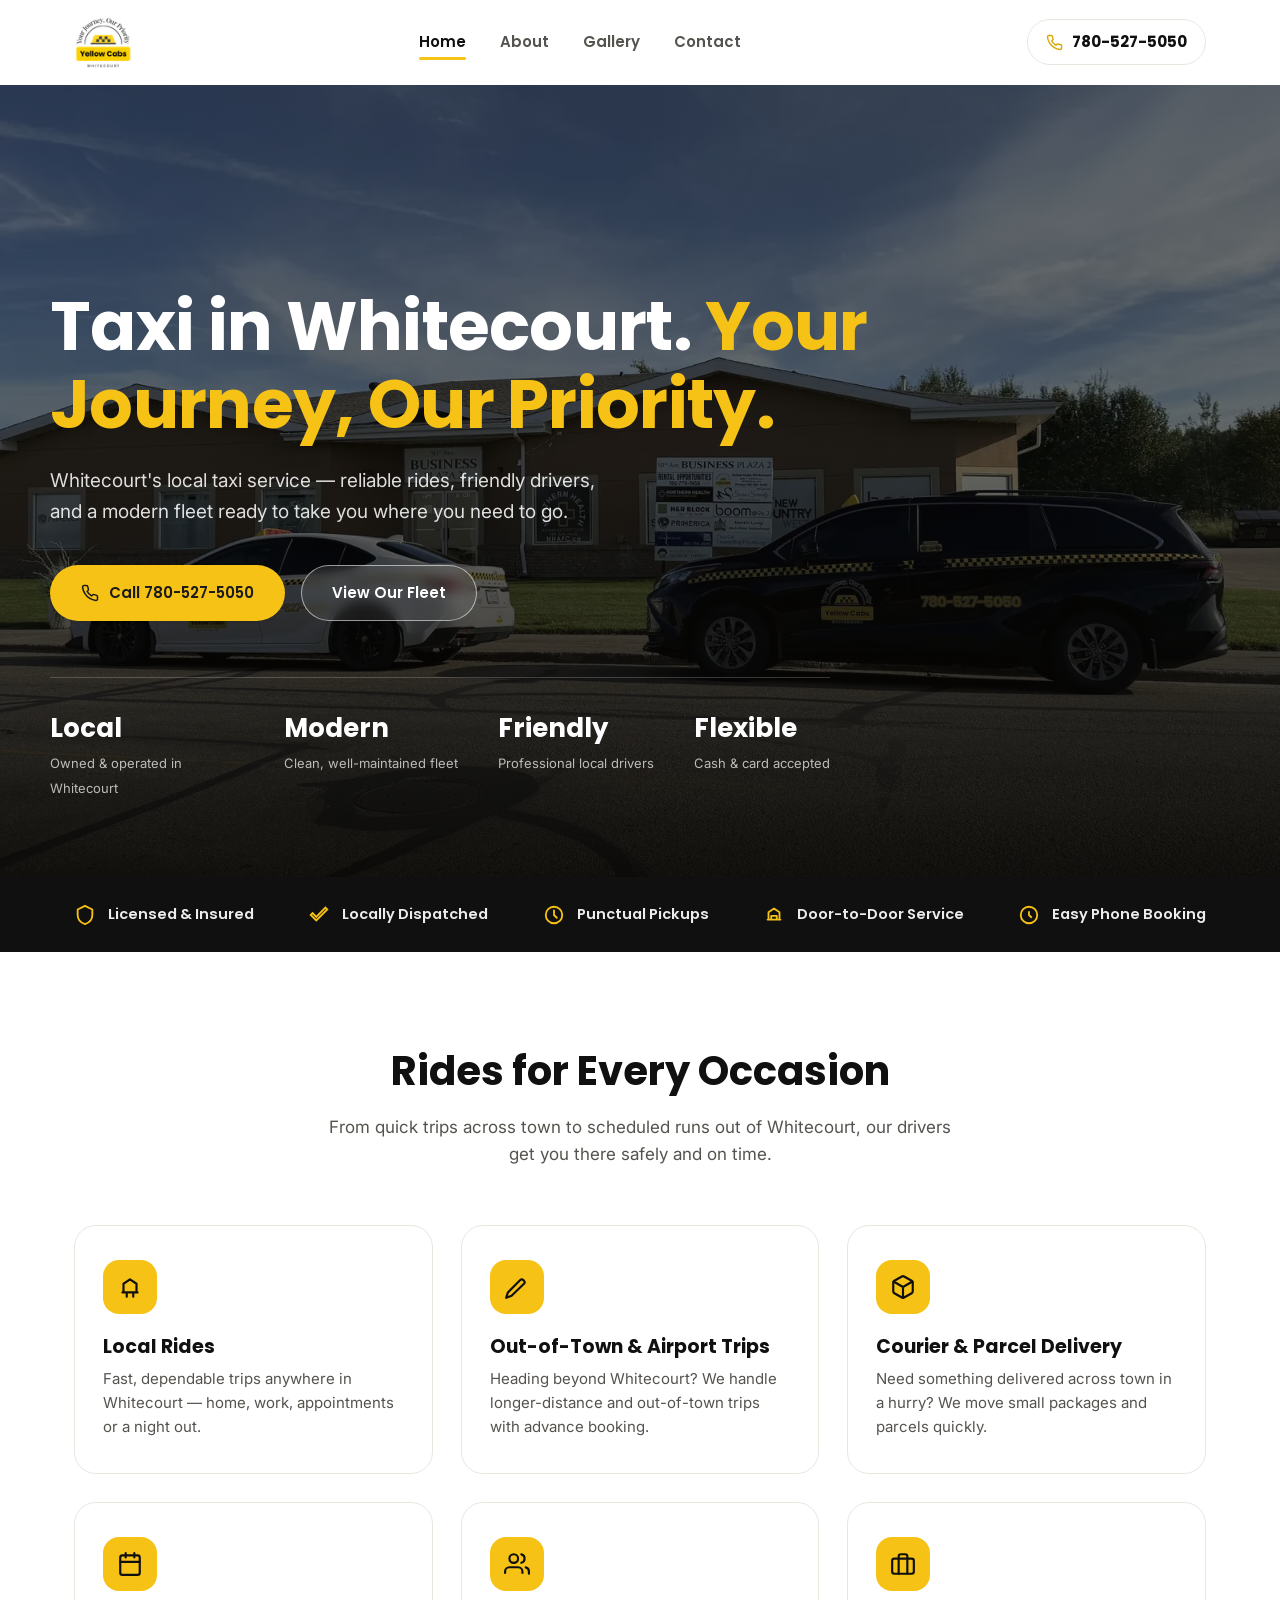
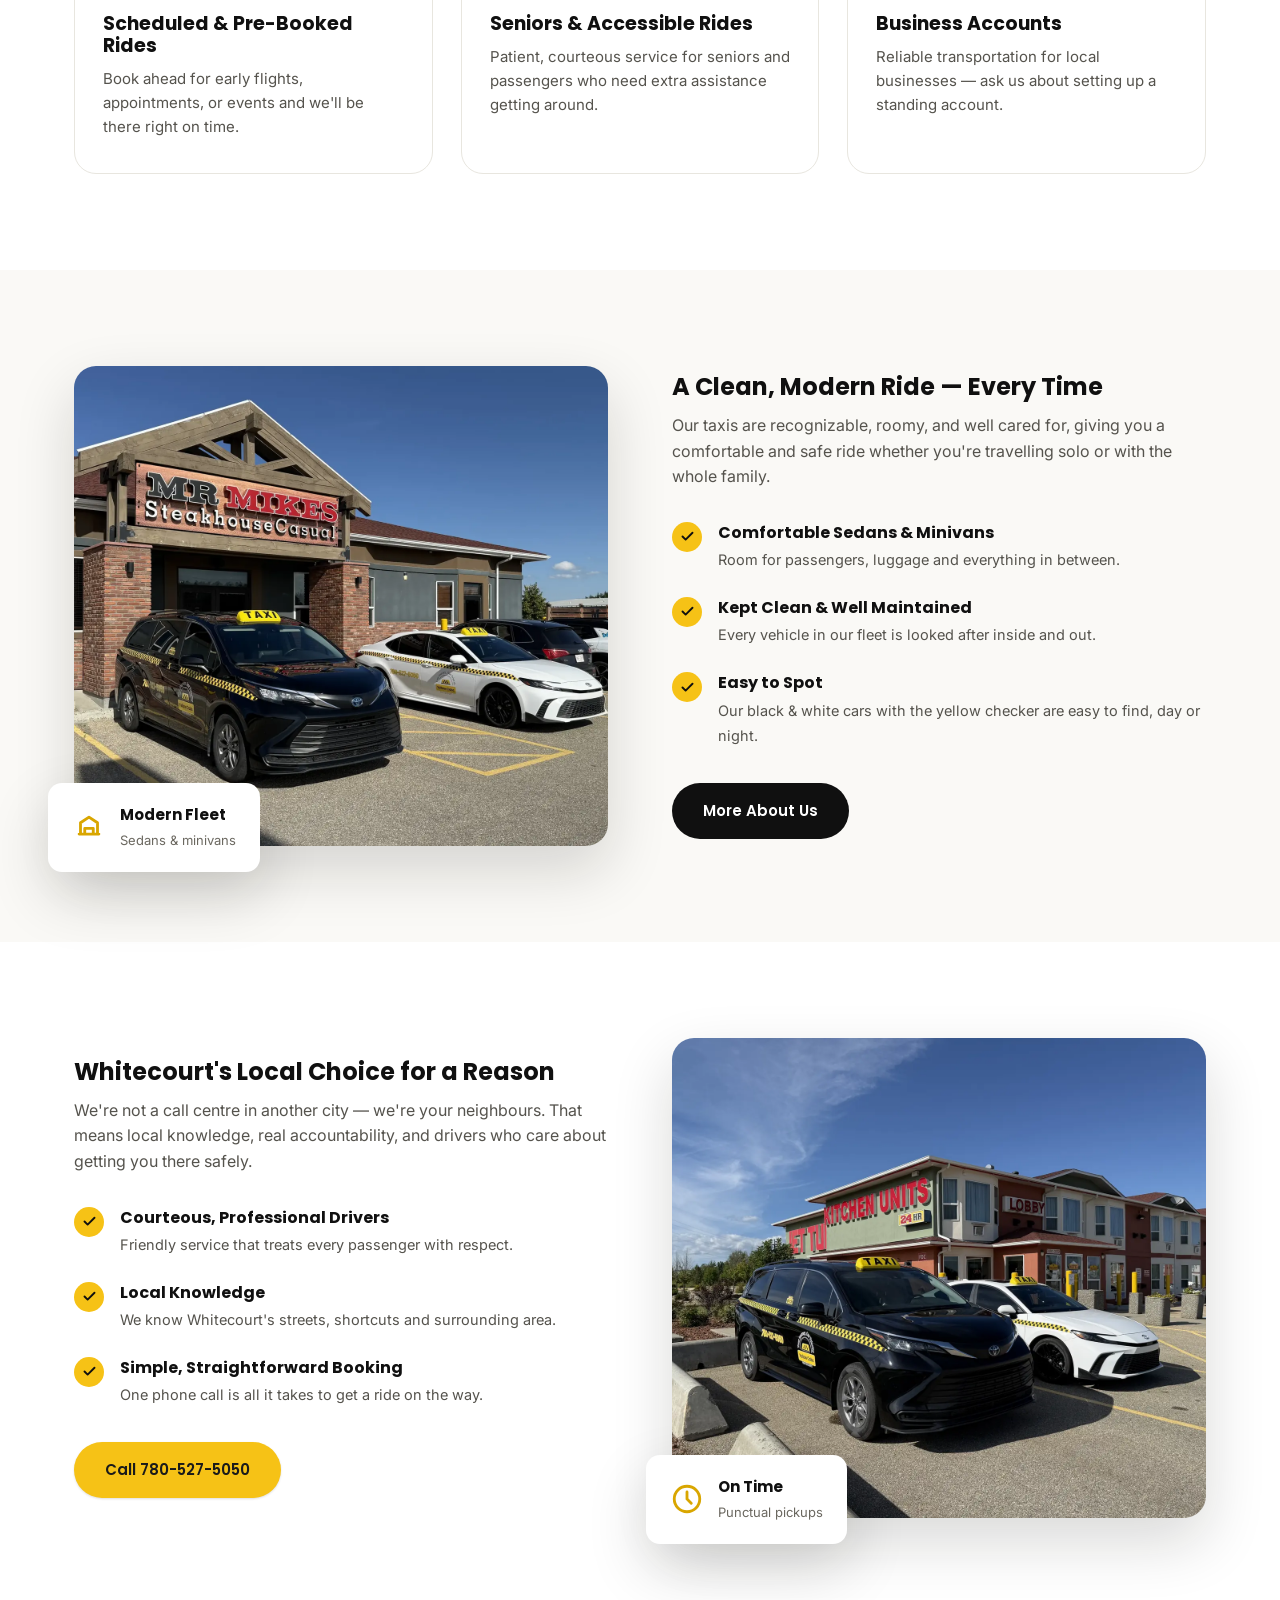
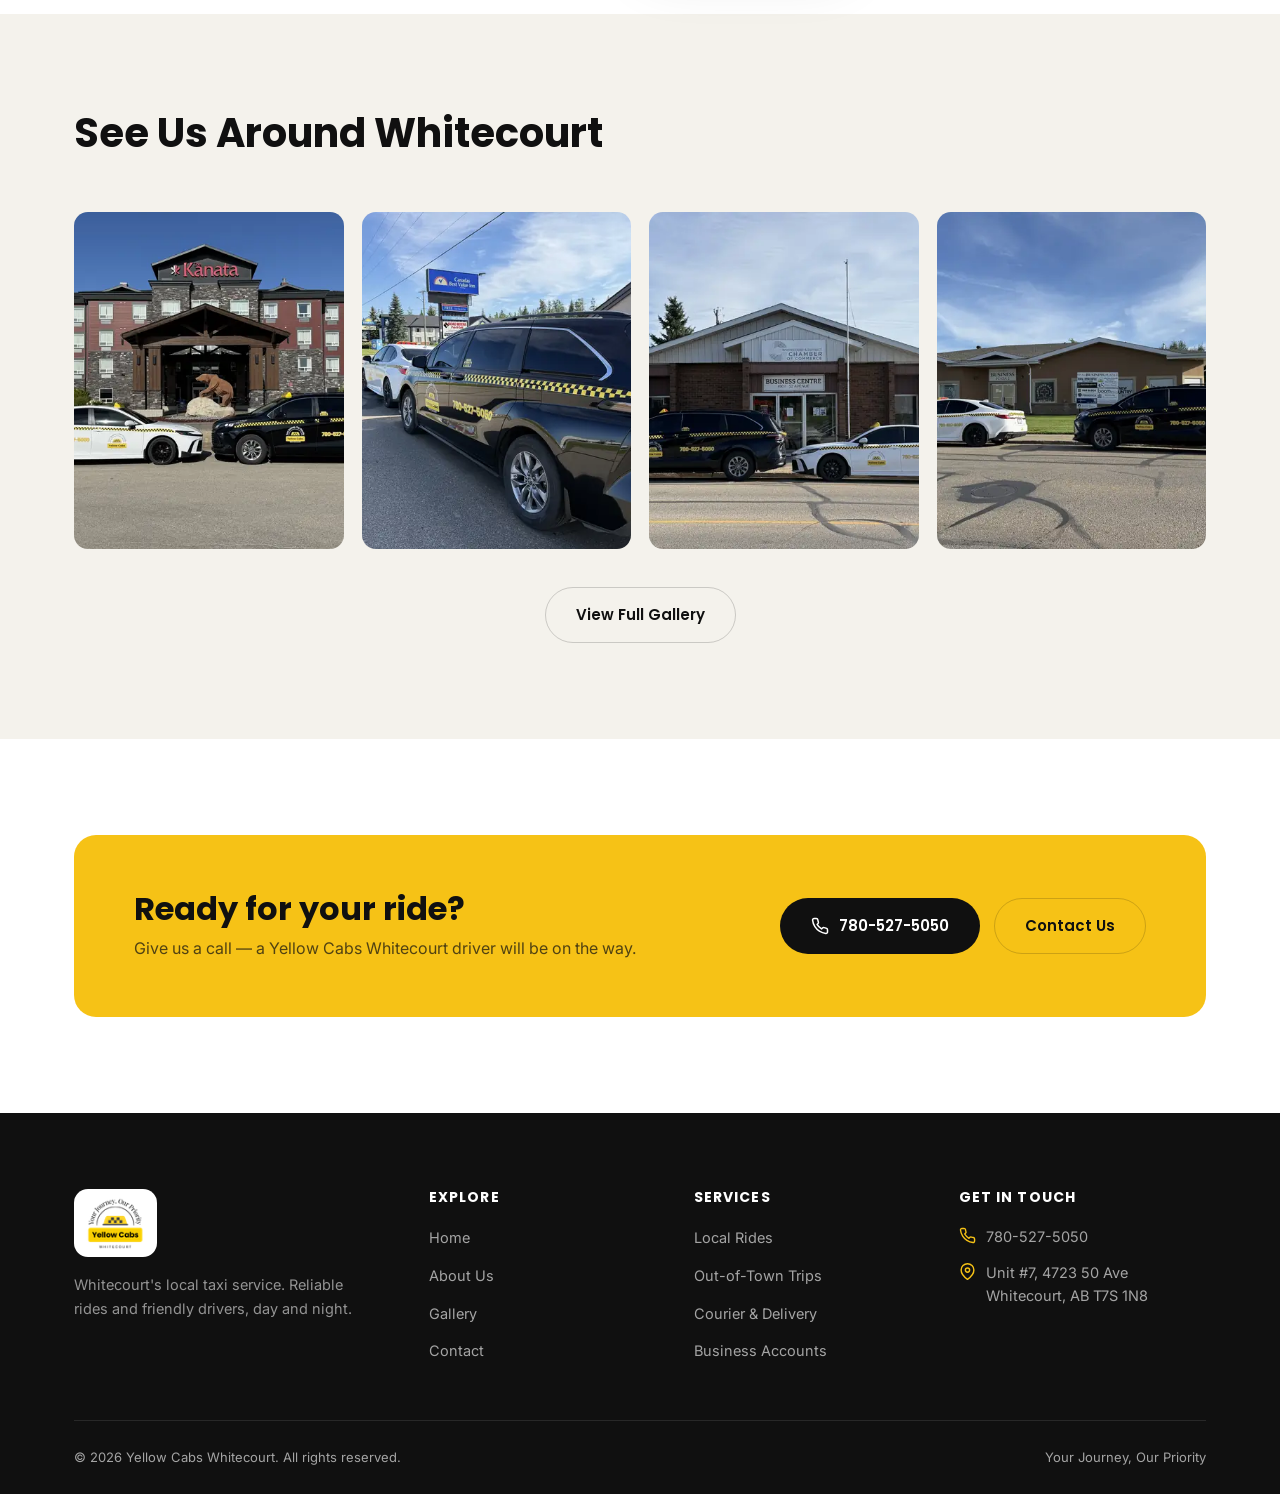
==== commit 615742c2: "SEO month 1: GA4, canonicals, OG/Twitter, schema, robots, sitemap, htaccess redirects, alt text, ima" ====
--- a/index.html
+++ b/index.html
@@ -3,8 +3,118 @@
 <head>
 <meta charset="UTF-8">
 <meta name="viewport" content="width=device-width, initial-scale=1.0">
-<title>Yellow Cabs Whitecourt | Local Taxi Service</title>
+<!-- Google tag (GA4) -->
+<script async src="https://www.googletagmanager.com/gtag/js?id=G-EYVP5B3NM8"></script>
+<script>
+  window.dataLayer = window.dataLayer || [];
+  function gtag(){dataLayer.push(arguments);}
+  gtag('js', new Date());
+  gtag('config', 'G-EYVP5B3NM8');
+  // Track taps on phone and email links
+  document.addEventListener('click', function (e) {
+    var a = e.target.closest('a[href^="tel:"], a[href^="mailto:"]');
+    if (!a) return;
+    gtag('event', a.getAttribute('href').indexOf('tel:') === 0 ? 'phone_click' : 'email_click',
+         { link_url: a.getAttribute('href') });
+  });
+</script>
+<title>Taxi in Whitecourt, AB | Yellow Cabs Whitecourt</title>
 <meta name="description" content="Yellow Cabs Whitecourt — your trusted local taxi service. Reliable rides, courteous drivers, and a modern fleet serving Whitecourt, Alberta. Call 780-527-5050.">
+<link rel="canonical" href="https://yellowcabswhitecourt.com/">
+<meta property="og:type" content="website">
+<meta property="og:site_name" content="Yellow Cabs Whitecourt">
+<meta property="og:locale" content="en_CA">
+<meta property="og:title" content="Taxi in Whitecourt, AB | Yellow Cabs Whitecourt">
+<meta property="og:description" content="Yellow Cabs Whitecourt — your trusted local taxi service. Reliable rides, courteous drivers, and a modern fleet serving Whitecourt, Alberta. Call 780-527-5050.">
+<meta property="og:url" content="https://yellowcabswhitecourt.com/">
+<meta property="og:image" content="https://yellowcabswhitecourt.com/images/og-image.jpg">
+<meta property="og:image:width" content="1200">
+<meta property="og:image:height" content="630">
+<meta property="og:image:alt" content="Yellow Cabs Whitecourt taxis parked in Whitecourt, Alberta">
+<meta name="twitter:card" content="summary_large_image">
+<meta name="twitter:title" content="Taxi in Whitecourt, AB | Yellow Cabs Whitecourt">
+<meta name="twitter:description" content="Yellow Cabs Whitecourt — your trusted local taxi service. Reliable rides, courteous drivers, and a modern fleet serving Whitecourt, Alberta. Call 780-527-5050.">
+<meta name="twitter:image" content="https://yellowcabswhitecourt.com/images/og-image.jpg">
+<script type="application/ld+json">
+{
+  "@context": "https://schema.org",
+  "@type": [
+    "TaxiService",
+    "LocalBusiness"
+  ],
+  "@id": "https://yellowcabswhitecourt.com/#business",
+  "name": "Yellow Cabs Whitecourt",
+  "url": "https://yellowcabswhitecourt.com/",
+  "telephone": "+1-780-527-5050",
+  "image": "https://yellowcabswhitecourt.com/images/og-image.jpg",
+  "logo": "https://yellowcabswhitecourt.com/images/logo.webp",
+  "description": "Local taxi service in Whitecourt, Alberta offering local rides, out-of-town and airport trips, courier and parcel delivery, scheduled rides, senior and accessible rides, and business accounts.",
+  "address": {
+    "@type": "PostalAddress",
+    "streetAddress": "Unit #7, 4723 50 Ave",
+    "addressLocality": "Whitecourt",
+    "addressRegion": "AB",
+    "postalCode": "T7S 1N8",
+    "addressCountry": "CA"
+  },
+  "areaServed": {
+    "@type": "City",
+    "name": "Whitecourt",
+    "containedInPlace": {
+      "@type": "AdministrativeArea",
+      "name": "Alberta"
+    }
+  },
+  "hasOfferCatalog": {
+    "@type": "OfferCatalog",
+    "name": "Services",
+    "itemListElement": [
+      {
+        "@type": "Offer",
+        "itemOffered": {
+          "@type": "Service",
+          "name": "Local Rides"
+        }
+      },
+      {
+        "@type": "Offer",
+        "itemOffered": {
+          "@type": "Service",
+          "name": "Out-of-Town & Airport Trips"
+        }
+      },
+      {
+        "@type": "Offer",
+        "itemOffered": {
+          "@type": "Service",
+          "name": "Courier & Parcel Delivery"
+        }
+      },
+      {
+        "@type": "Offer",
+        "itemOffered": {
+          "@type": "Service",
+          "name": "Scheduled & Pre-Booked Rides"
+        }
+      },
+      {
+        "@type": "Offer",
+        "itemOffered": {
+          "@type": "Service",
+          "name": "Seniors & Accessible Rides"
+        }
+      },
+      {
+        "@type": "Offer",
+        "itemOffered": {
+          "@type": "Service",
+          "name": "Business Accounts"
+        }
+      }
+    ]
+  }
+}
+</script>
 <link rel="icon" type="image/svg+xml" href="favicon.svg">
 <link rel="preconnect" href="https://fonts.googleapis.com">
 <link rel="preconnect" href="https://fonts.gstatic.com" crossorigin>
@@ -15,13 +125,13 @@
 
 <header class="site-header">
   <div class="container header-inner">
-    <a href="index.html" class="brand">
+    <a href="/" class="brand">
       <img src="images/logo.webp" alt="Yellow Cabs Whitecourt" class="brand-logo" width="68" height="60">
     </a>
 
     <nav class="main-nav" id="mainNav">
       <ul>
-        <li><a href="index.html" class="active">Home</a></li>
+        <li><a href="/" class="active">Home</a></li>
         <li><a href="about.html">About</a></li>
         <li><a href="gallery.html">Gallery</a></li>
         <li><a href="contact.html">Contact</a></li>
@@ -43,10 +153,10 @@
 <main id="main-content">
 <section class="hero">
   <div class="hero-media">
-    <img src="images/hero/home-hero.webp" alt="Yellow Cabs Whitecourt taxi parked in Whitecourt, Alberta">
+    <img src="images/hero/home-hero.webp" fetchpriority="high" alt="Yellow Cabs Whitecourt taxi parked in Whitecourt, Alberta">
   </div>
   <div class="container hero-content">
-    <h1>Your Journey, <em>Our Priority.</em></h1>
+    <h1>Taxi in Whitecourt. <em>Your Journey, Our Priority.</em></h1>
     <p class="lead">Whitecourt's local taxi service — reliable rides, friendly drivers, and a modern fleet ready to take you where you need to go.</p>
     <div class="hero-actions">
       <a href="tel:7805275050" class="btn btn-primary">
@@ -222,7 +332,7 @@
   <div class="container">
     <div class="footer-top">
       <div class="footer-brand">
-        <a href="index.html" class="brand">
+        <a href="/" class="brand">
           <span class="brand-logo-plate"><img src="images/logo.webp" alt="Yellow Cabs Whitecourt" class="brand-logo" width="68" height="60"></span>
         </a>
         <p>Whitecourt's local taxi service. Reliable rides and friendly drivers, day and night.</p>
@@ -230,7 +340,7 @@
       <div class="footer-col">
         <h4>Explore</h4>
         <ul>
-          <li><a href="index.html">Home</a></li>
+          <li><a href="/">Home</a></li>
           <li><a href="about.html">About Us</a></li>
           <li><a href="gallery.html">Gallery</a></li>
           <li><a href="contact.html">Contact</a></li>
@@ -239,10 +349,10 @@
       <div class="footer-col">
         <h4>Services</h4>
         <ul>
-          <li><a href="index.html#services">Local Rides</a></li>
-          <li><a href="index.html#services">Out-of-Town Trips</a></li>
-          <li><a href="index.html#services">Courier &amp; Delivery</a></li>
-          <li><a href="index.html#services">Business Accounts</a></li>
+          <li><a href="/#services">Local Rides</a></li>
+          <li><a href="/#services">Out-of-Town Trips</a></li>
+          <li><a href="/#services">Courier &amp; Delivery</a></li>
+          <li><a href="/#services">Business Accounts</a></li>
         </ul>
       </div>
       <div class="footer-col">
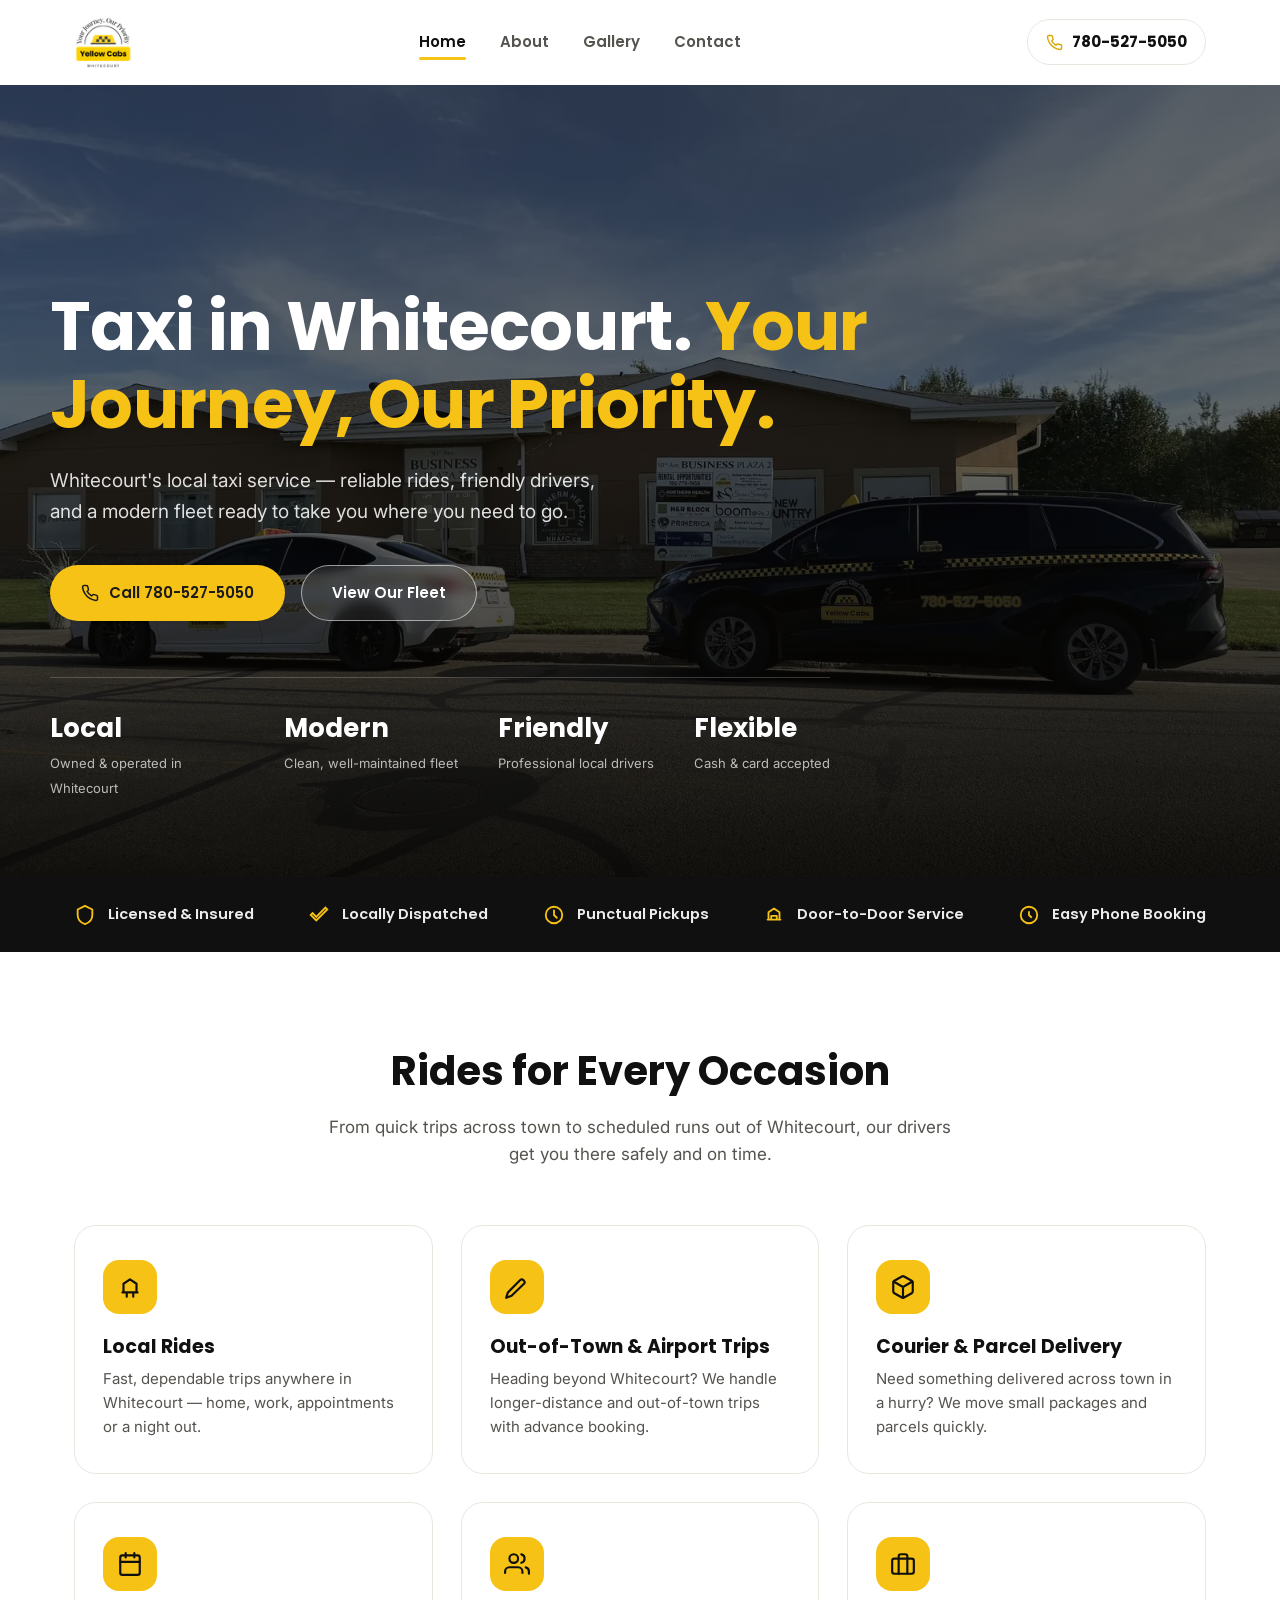
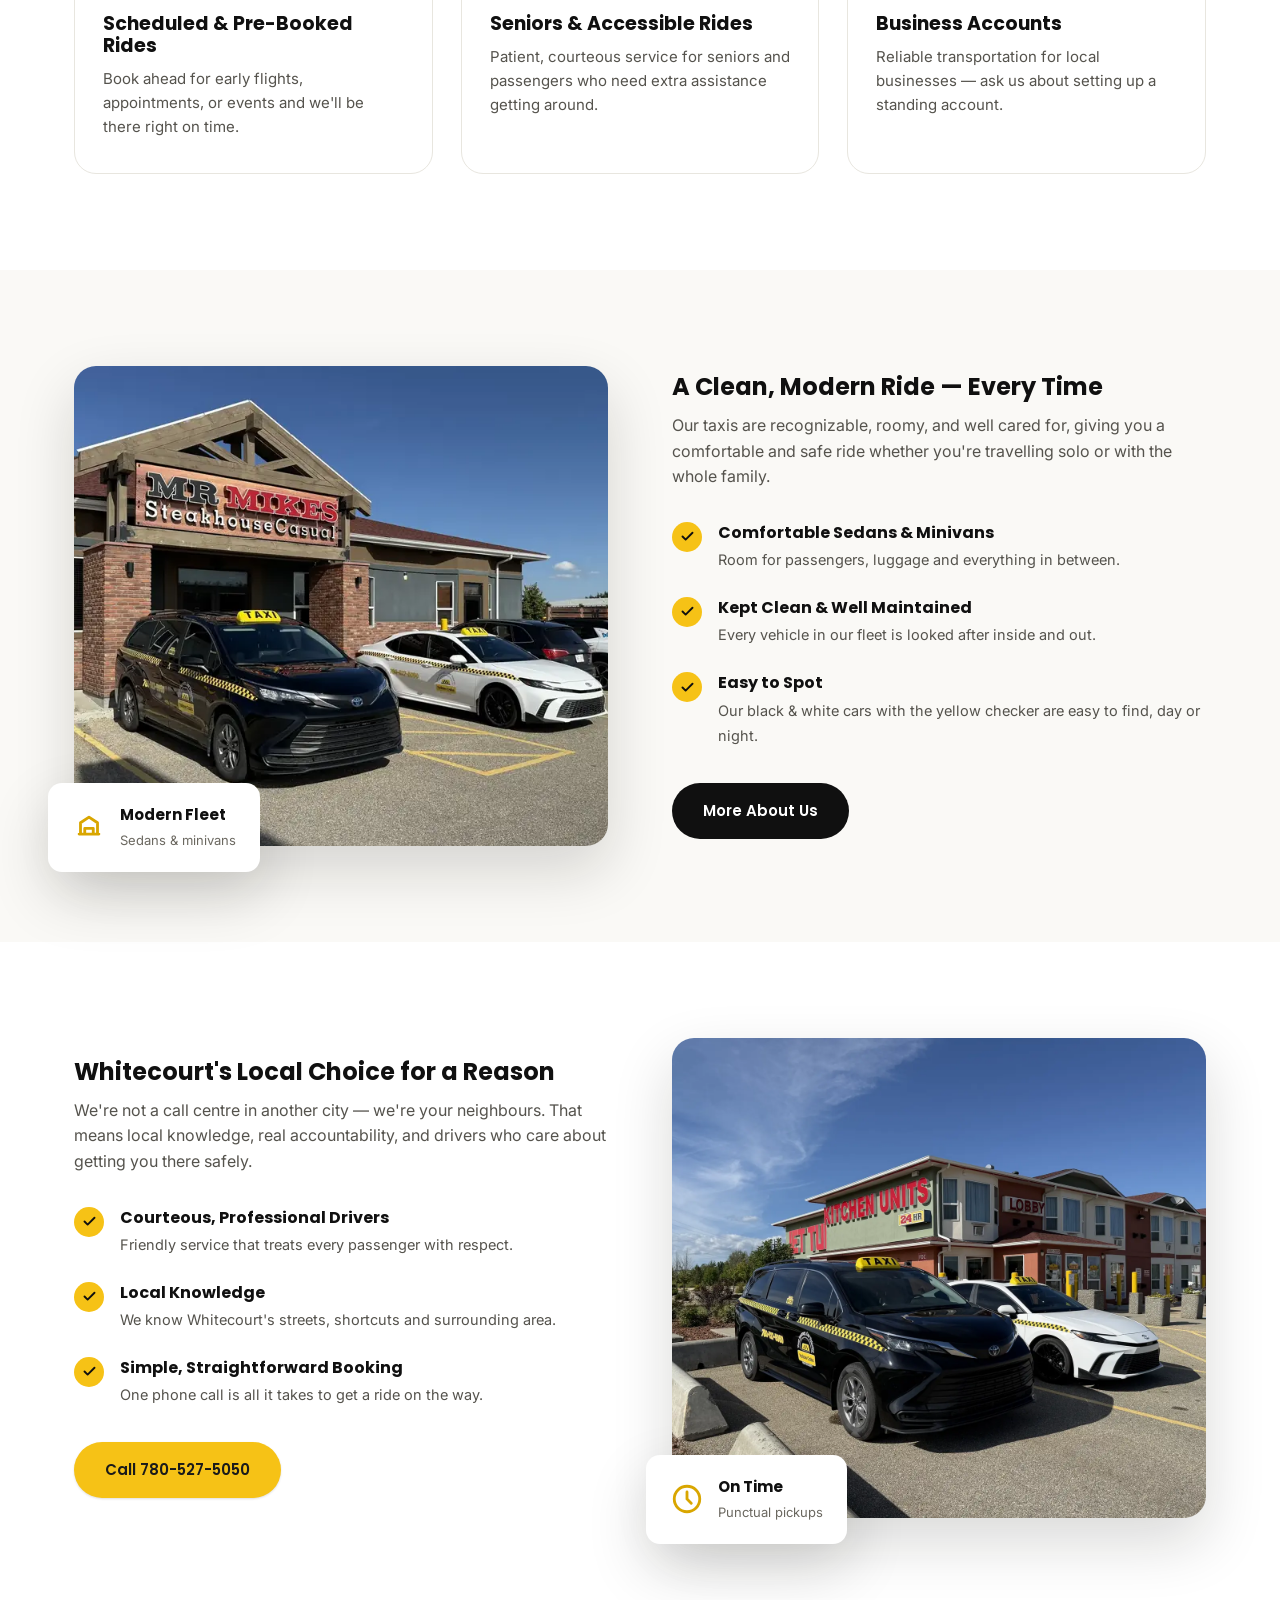
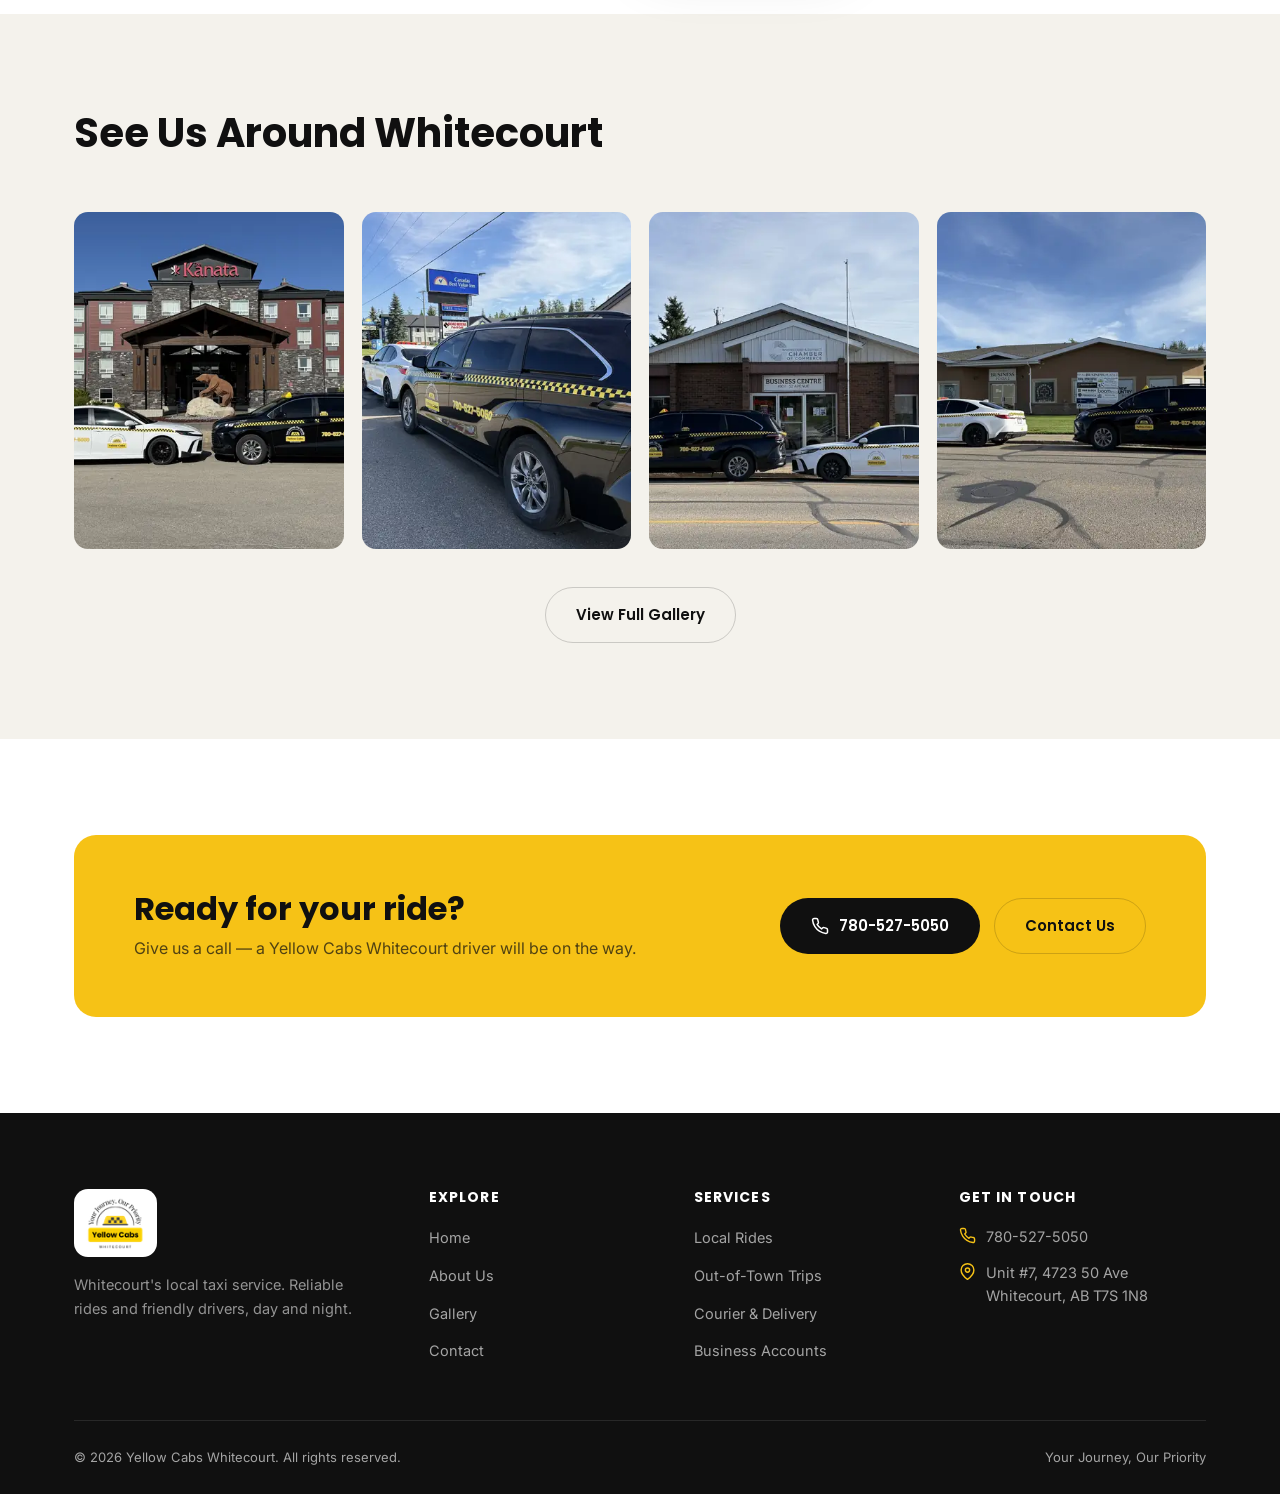
==== commit 3258187c: "SEO round 2: faster fonts, responsive hero images, deferred scripts, compression and caching Co-Auth" ====
--- a/index.html
+++ b/index.html
@@ -118,6 +118,8 @@
 <link rel="icon" type="image/svg+xml" href="favicon.svg">
 <link rel="preconnect" href="https://fonts.googleapis.com">
 <link rel="preconnect" href="https://fonts.gstatic.com" crossorigin>
+<link rel="preload" as="image" href="images/hero/home-hero.webp" imagesrcset="images/hero/home-hero-800.webp 800w, images/hero/home-hero.webp 1600w" imagesizes="100vw" fetchpriority="high">
+<link rel="stylesheet" href="https://fonts.googleapis.com/css2?family=Poppins:wght@500;600;700;800&family=Inter:wght@400;500;600;700&display=swap">
 <link rel="stylesheet" href="css/style.css">
 </head>
 <body>
@@ -153,7 +155,7 @@
 <main id="main-content">
 <section class="hero">
   <div class="hero-media">
-    <img src="images/hero/home-hero.webp" fetchpriority="high" alt="Yellow Cabs Whitecourt taxi parked in Whitecourt, Alberta">
+    <img src="images/hero/home-hero.webp" srcset="images/hero/home-hero-800.webp 800w, images/hero/home-hero.webp 1600w" sizes="100vw" fetchpriority="high" alt="Yellow Cabs Whitecourt taxi parked in Whitecourt, Alberta">
   </div>
   <div class="container hero-content">
     <h1>Taxi in Whitecourt. <em>Your Journey, Our Priority.</em></h1>
@@ -229,7 +231,7 @@
   <div class="container">
     <div class="split">
       <div class="split-media">
-        <img src="images/hero/home-fleet.webp" alt="Yellow Cabs Whitecourt fleet of taxis parked outside a local restaurant" loading="lazy">
+        <img src="images/hero/home-fleet.webp" srcset="images/hero/home-fleet-800.webp 800w, images/hero/home-fleet.webp 1600w" sizes="(max-width: 900px) 100vw, 50vw" alt="Yellow Cabs Whitecourt fleet of taxis parked outside a local restaurant" loading="lazy">
         <div class="float-card">
           <svg aria-hidden="true" focusable="false" viewBox="0 0 24 24" fill="none" stroke="currentColor" stroke-width="2"><path d="M5 17h14M6 17V9l6-4 6 4v8M9 17v-4h6v4" stroke-linecap="round" stroke-linejoin="round"/></svg>
           <div><b>Modern Fleet</b><span>Sedans &amp; minivans</span></div>
@@ -377,6 +379,6 @@
 </footer>
 
 <script>document.getElementById('year').textContent = new Date().getFullYear();</script>
-<script src="js/main.js"></script>
+<script src="js/main.js" defer></script>
 </body>
 </html>
--- a/css/style.css
+++ b/css/style.css
@@ -3,7 +3,6 @@
    Light, premium, professional taxi company website
    =========================================================== */
 
-@import url('https://fonts.googleapis.com/css2?family=Poppins:wght@500;600;700;800&family=Inter:wght@400;500;600;700&display=swap');
 
 :root {
   --color-bg: #ffffff;
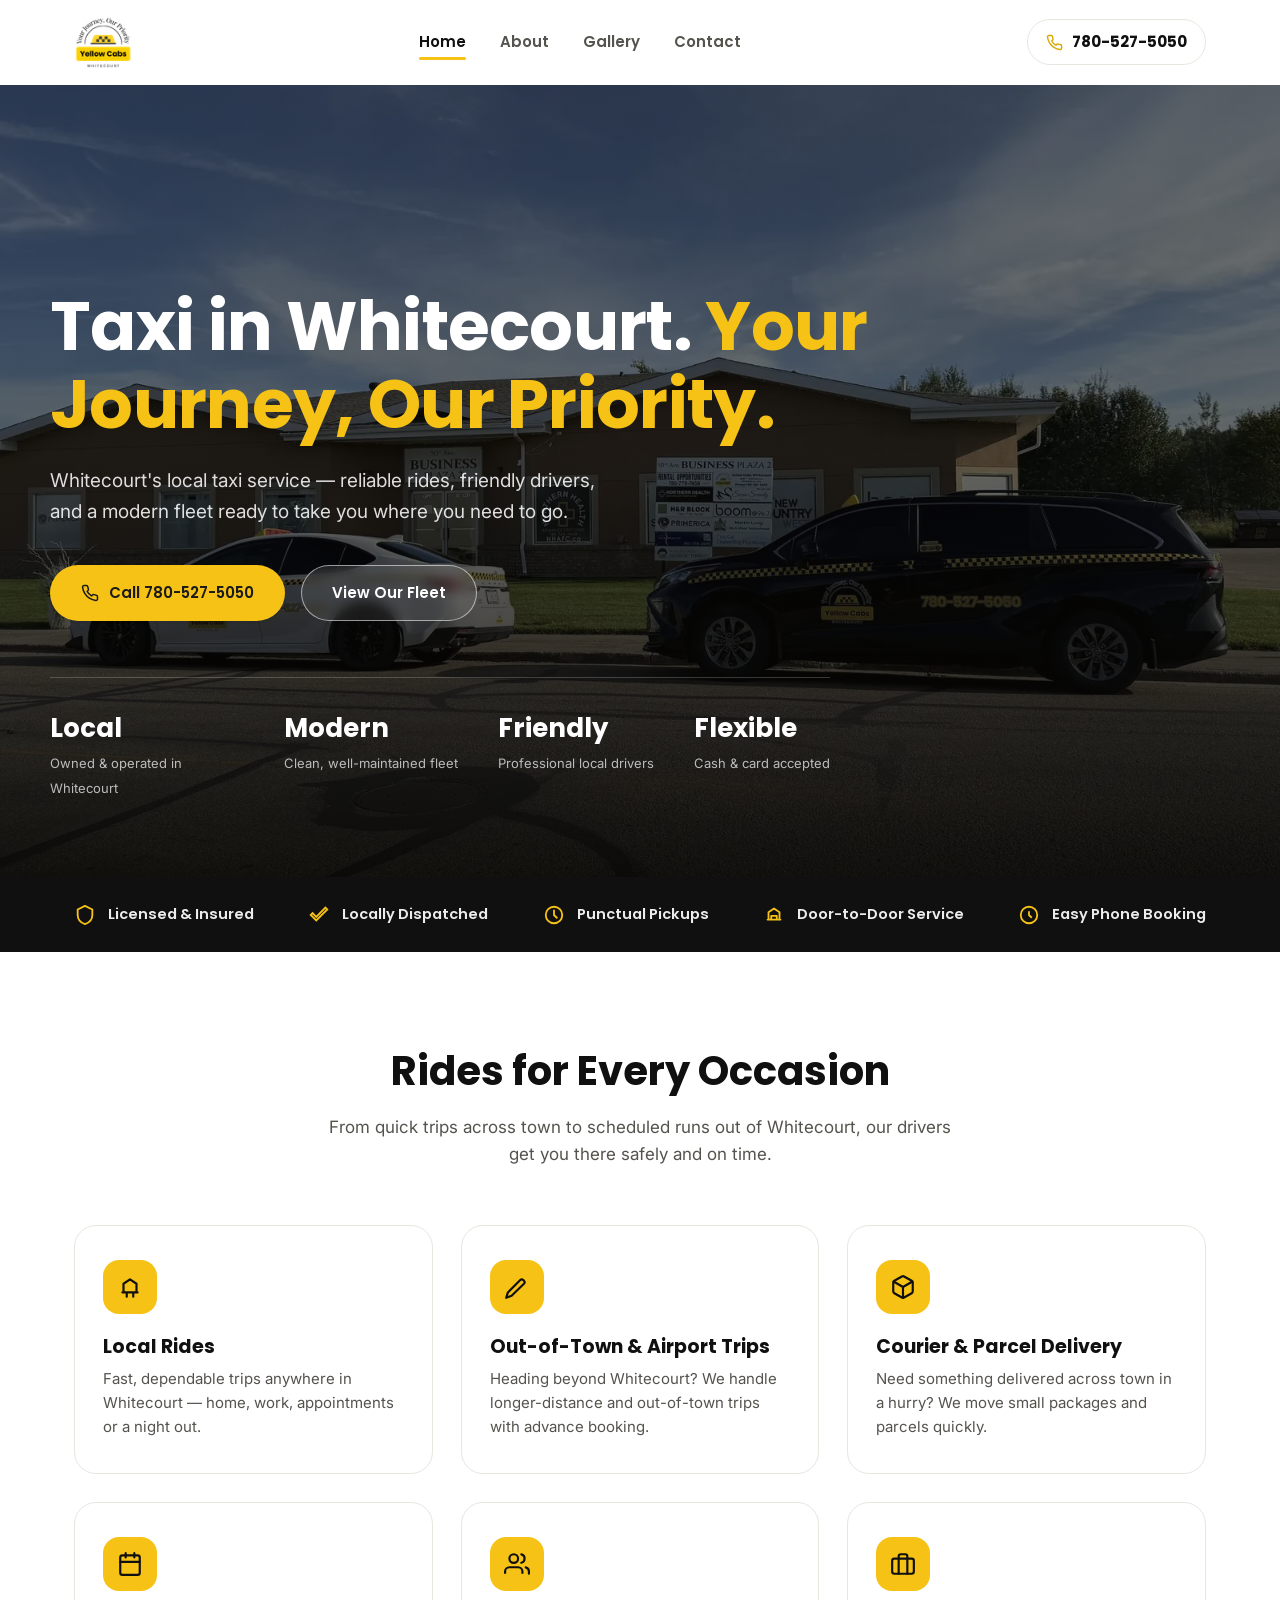
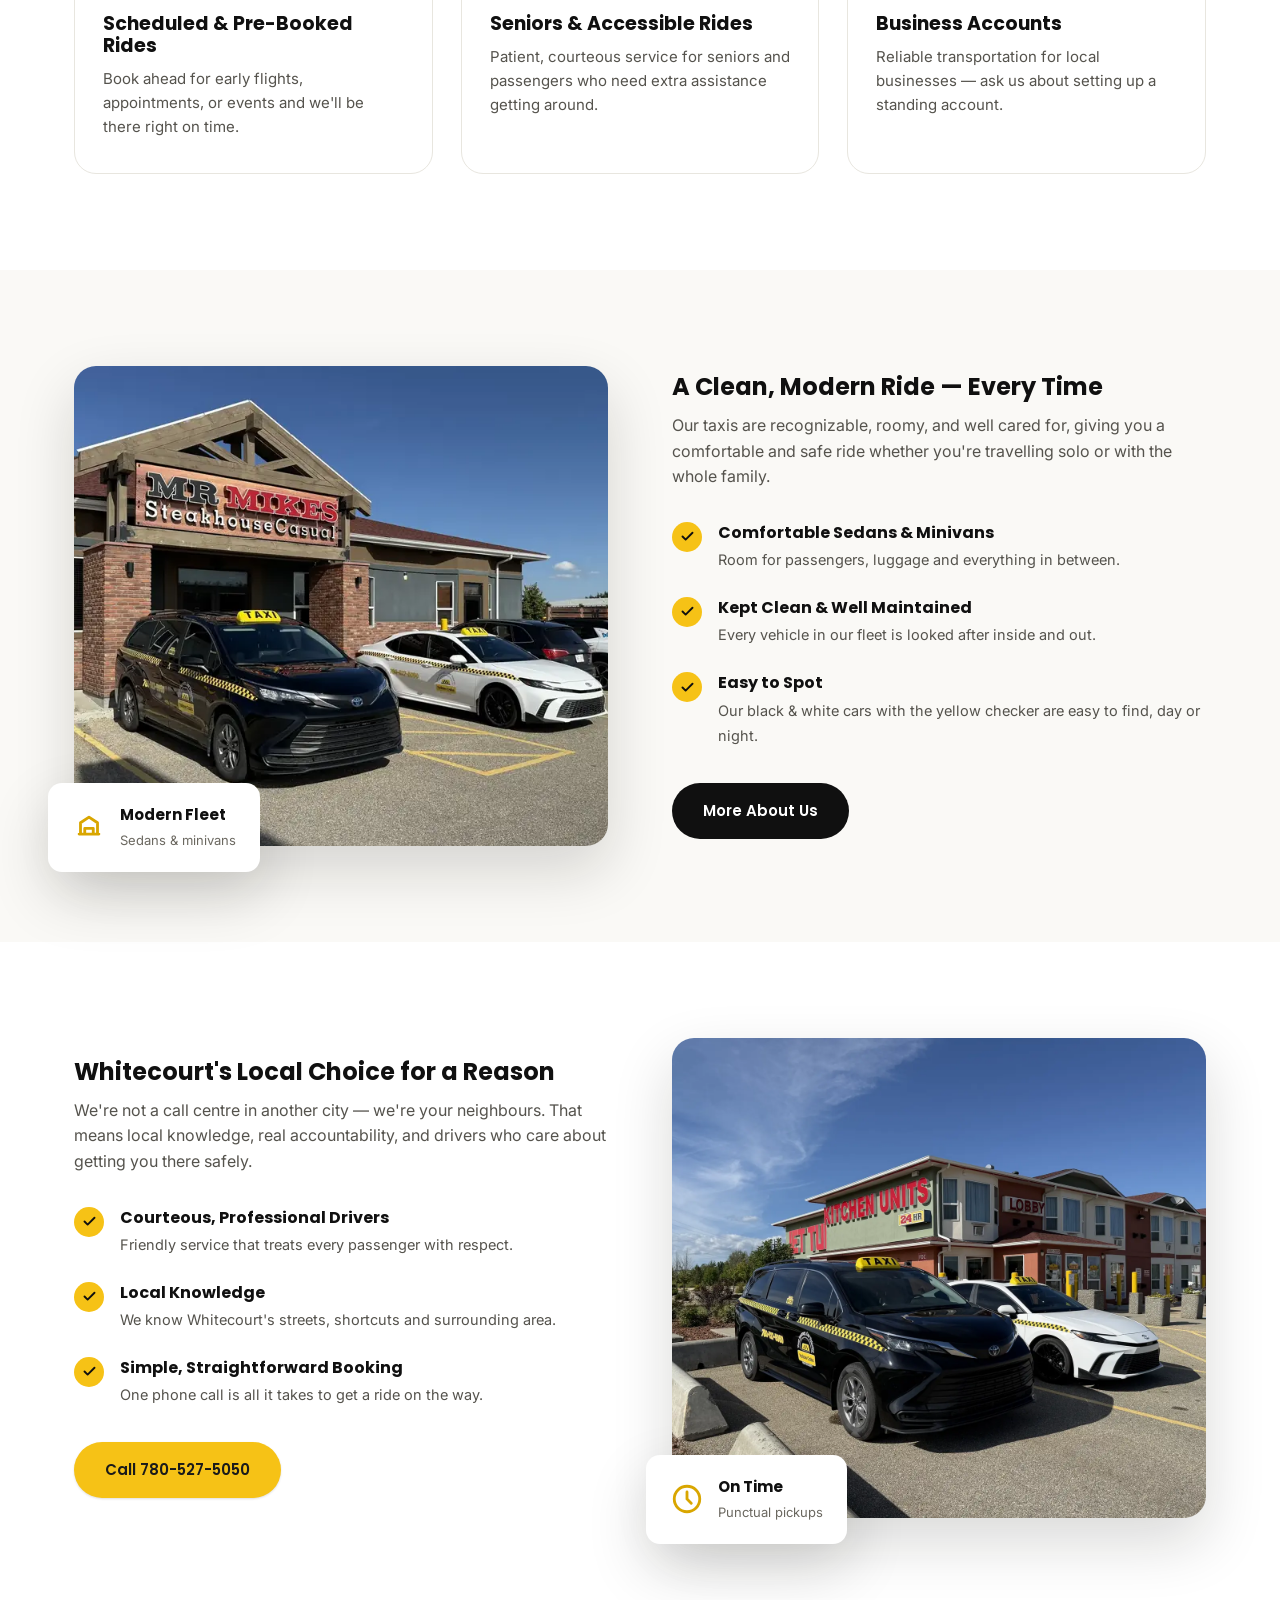
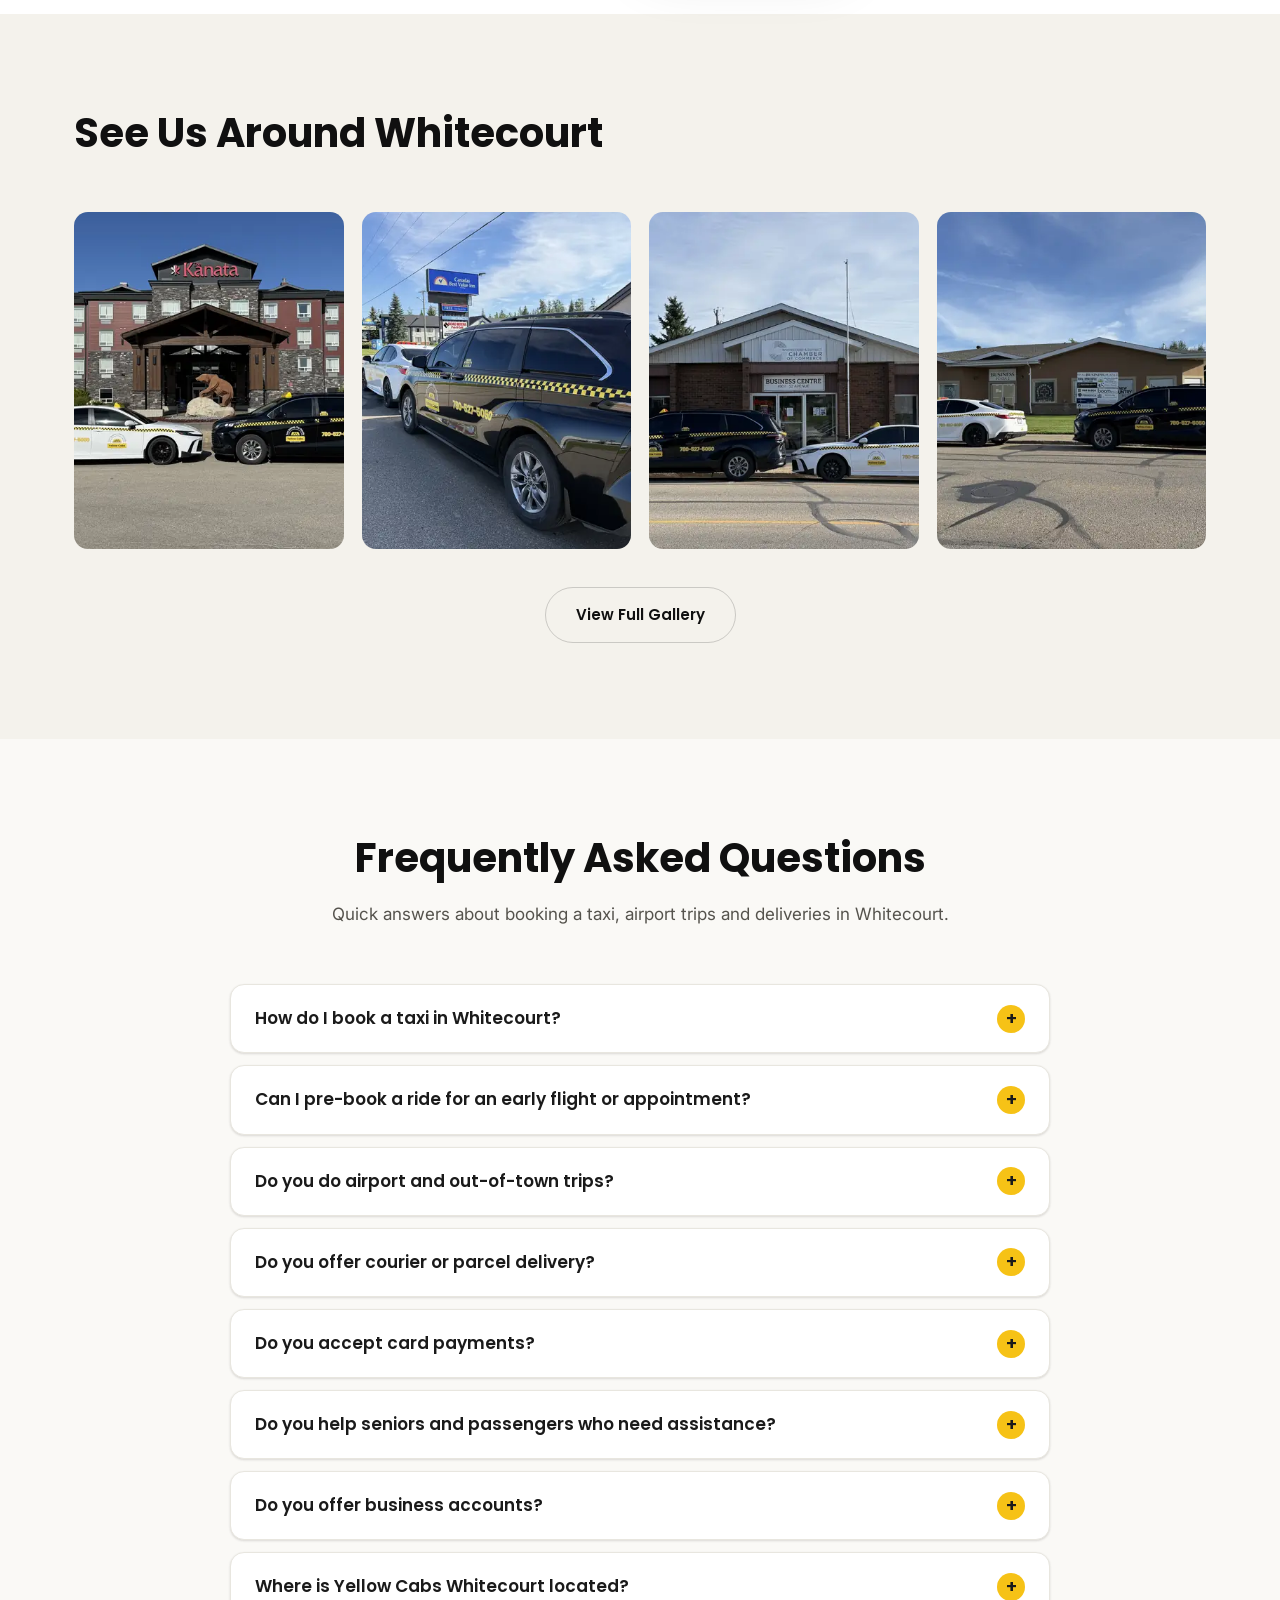
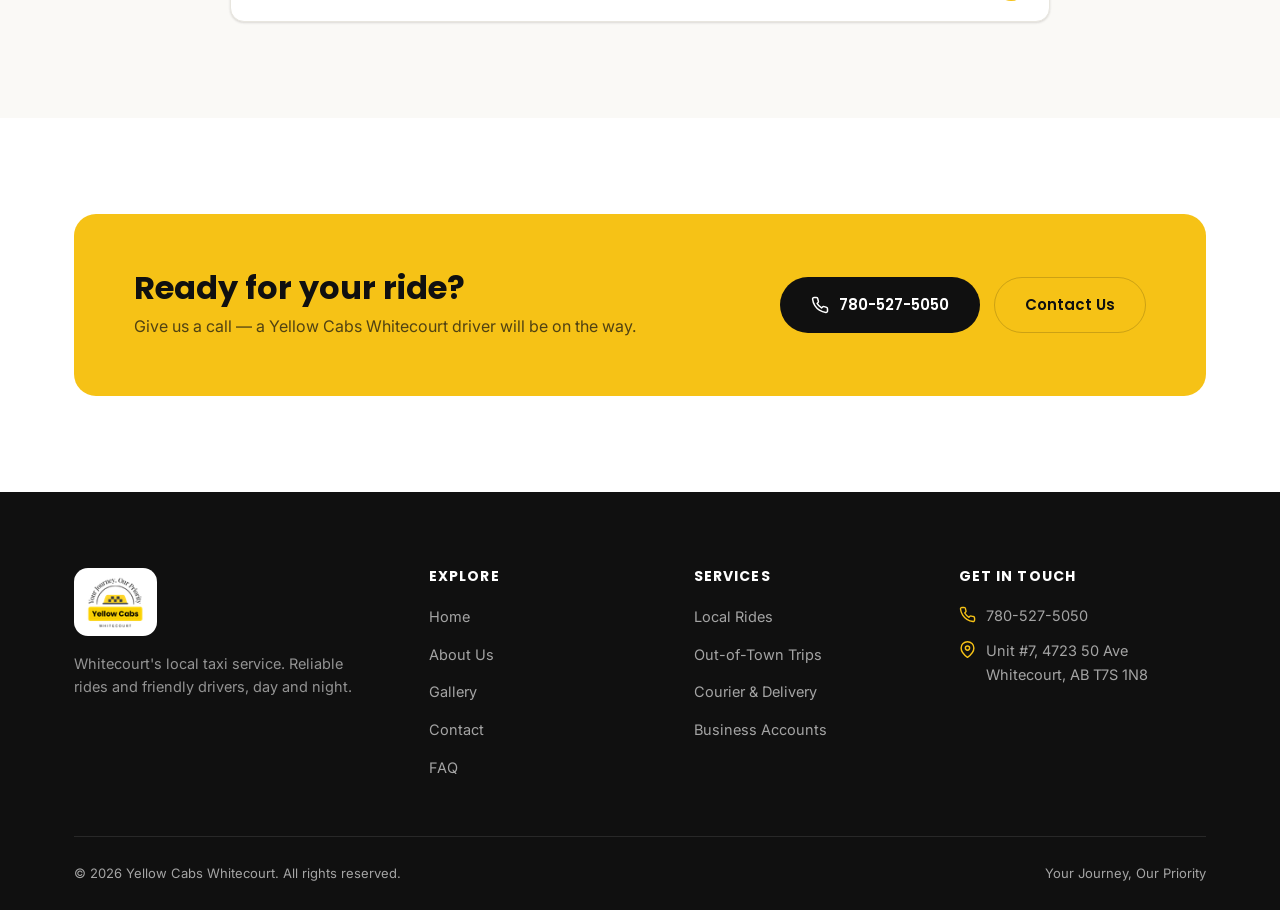
==== commit 1cba95e4: "SEO round 3: non-blocking fonts, FAQ section + FAQPage schema, heading order, llms.txt, payment info" ====
--- a/index.html
+++ b/index.html
@@ -46,6 +46,7 @@
   "name": "Yellow Cabs Whitecourt",
   "url": "https://yellowcabswhitecourt.com/",
   "telephone": "+1-780-527-5050",
+  "paymentAccepted": "Cash, Card",
   "image": "https://yellowcabswhitecourt.com/images/og-image.jpg",
   "logo": "https://yellowcabswhitecourt.com/images/logo.webp",
   "description": "Local taxi service in Whitecourt, Alberta offering local rides, out-of-town and airport trips, courier and parcel delivery, scheduled rides, senior and accessible rides, and business accounts.",
@@ -115,11 +116,84 @@
   }
 }
 </script>
+<script type="application/ld+json">
+{
+  "@context": "https://schema.org",
+  "@type": "FAQPage",
+  "mainEntity": [
+    {
+      "@type": "Question",
+      "name": "How do I book a taxi in Whitecourt?",
+      "acceptedAnswer": {
+        "@type": "Answer",
+        "text": "Call 780-527-5050. One phone call is all it takes — our local dispatch will send a Yellow Cabs Whitecourt driver to you."
+      }
+    },
+    {
+      "@type": "Question",
+      "name": "Can I pre-book a ride for an early flight or appointment?",
+      "acceptedAnswer": {
+        "@type": "Answer",
+        "text": "Yes. We offer scheduled and pre-booked rides for early flights, appointments and events. Call ahead and we'll be there on time."
+      }
+    },
+    {
+      "@type": "Question",
+      "name": "Do you do airport and out-of-town trips?",
+      "acceptedAnswer": {
+        "@type": "Answer",
+        "text": "Yes. We handle longer-distance, out-of-town and airport trips from Whitecourt with advance booking. Call 780-527-5050 to arrange your trip."
+      }
+    },
+    {
+      "@type": "Question",
+      "name": "Do you offer courier or parcel delivery?",
+      "acceptedAnswer": {
+        "@type": "Answer",
+        "text": "Yes. We move small packages and parcels quickly across Whitecourt."
+      }
+    },
+    {
+      "@type": "Question",
+      "name": "Do you accept card payments?",
+      "acceptedAnswer": {
+        "@type": "Answer",
+        "text": "Yes. We accept both cash and card."
+      }
+    },
+    {
+      "@type": "Question",
+      "name": "Do you help seniors and passengers who need assistance?",
+      "acceptedAnswer": {
+        "@type": "Answer",
+        "text": "Yes. Our drivers offer patient, courteous service for seniors and passengers who need extra help getting around."
+      }
+    },
+    {
+      "@type": "Question",
+      "name": "Do you offer business accounts?",
+      "acceptedAnswer": {
+        "@type": "Answer",
+        "text": "Yes. We provide reliable transportation for local businesses — ask us about setting up a standing account."
+      }
+    },
+    {
+      "@type": "Question",
+      "name": "Where is Yellow Cabs Whitecourt located?",
+      "acceptedAnswer": {
+        "@type": "Answer",
+        "text": "Our office is at Unit #7, 4723 50 Ave, Whitecourt, AB T7S 1N8. Call 780-527-5050 for a ride."
+      }
+    }
+  ]
+}
+</script>
 <link rel="icon" type="image/svg+xml" href="favicon.svg">
 <link rel="preconnect" href="https://fonts.googleapis.com">
 <link rel="preconnect" href="https://fonts.gstatic.com" crossorigin>
 <link rel="preload" as="image" href="images/hero/home-hero.webp" imagesrcset="images/hero/home-hero-800.webp 800w, images/hero/home-hero.webp 1600w" imagesizes="100vw" fetchpriority="high">
-<link rel="stylesheet" href="https://fonts.googleapis.com/css2?family=Poppins:wght@500;600;700;800&family=Inter:wght@400;500;600;700&display=swap">
+<link rel="preload" as="style" href="https://fonts.googleapis.com/css2?family=Poppins:wght@500;600;700;800&family=Inter:wght@400;500;600;700&display=swap" onload="this.onload=null;this.rel='stylesheet'">
+<noscript><link rel="stylesheet" href="https://fonts.googleapis.com/css2?family=Poppins:wght@500;600;700;800&family=Inter:wght@400;500;600;700&display=swap"></noscript>
 <link rel="stylesheet" href="css/style.css">
 </head>
 <body>
@@ -310,6 +384,49 @@
   </div>
 </section>
 
+<section class="section section--soft" id="faq">
+  <div class="container">
+    <div class="section-head center">
+      <h2>Frequently Asked Questions</h2>
+      <p>Quick answers about booking a taxi, airport trips and deliveries in Whitecourt.</p>
+    </div>
+    <div class="faq-list">
+      <details class="faq-item">
+        <summary>How do I book a taxi in Whitecourt?</summary>
+        <p>Call 780-527-5050. One phone call is all it takes &mdash; our local dispatch will send a Yellow Cabs Whitecourt driver to you.</p>
+      </details>
+      <details class="faq-item">
+        <summary>Can I pre-book a ride for an early flight or appointment?</summary>
+        <p>Yes. We offer scheduled and pre-booked rides for early flights, appointments and events. Call ahead and we'll be there on time.</p>
+      </details>
+      <details class="faq-item">
+        <summary>Do you do airport and out-of-town trips?</summary>
+        <p>Yes. We handle longer-distance, out-of-town and airport trips from Whitecourt with advance booking. Call 780-527-5050 to arrange your trip.</p>
+      </details>
+      <details class="faq-item">
+        <summary>Do you offer courier or parcel delivery?</summary>
+        <p>Yes. We move small packages and parcels quickly across Whitecourt.</p>
+      </details>
+      <details class="faq-item">
+        <summary>Do you accept card payments?</summary>
+        <p>Yes. We accept both cash and card.</p>
+      </details>
+      <details class="faq-item">
+        <summary>Do you help seniors and passengers who need assistance?</summary>
+        <p>Yes. Our drivers offer patient, courteous service for seniors and passengers who need extra help getting around.</p>
+      </details>
+      <details class="faq-item">
+        <summary>Do you offer business accounts?</summary>
+        <p>Yes. We provide reliable transportation for local businesses &mdash; ask us about setting up a standing account.</p>
+      </details>
+      <details class="faq-item">
+        <summary>Where is Yellow Cabs Whitecourt located?</summary>
+        <p>Our office is at Unit #7, 4723 50 Ave, Whitecourt, AB T7S 1N8. Call 780-527-5050 for a ride.</p>
+      </details>
+    </div>
+  </div>
+</section>
+
 <section class="section">
   <div class="container">
     <div class="cta-banner">
@@ -340,16 +457,17 @@
         <p>Whitecourt's local taxi service. Reliable rides and friendly drivers, day and night.</p>
       </div>
       <div class="footer-col">
-        <h4>Explore</h4>
+        <h2 class="footer-title">Explore</h2>
         <ul>
           <li><a href="/">Home</a></li>
           <li><a href="about.html">About Us</a></li>
           <li><a href="gallery.html">Gallery</a></li>
           <li><a href="contact.html">Contact</a></li>
+          <li><a href="/#faq">FAQ</a></li>
         </ul>
       </div>
       <div class="footer-col">
-        <h4>Services</h4>
+        <h2 class="footer-title">Services</h2>
         <ul>
           <li><a href="/#services">Local Rides</a></li>
           <li><a href="/#services">Out-of-Town Trips</a></li>
@@ -358,7 +476,7 @@
         </ul>
       </div>
       <div class="footer-col">
-        <h4>Get in Touch</h4>
+        <h2 class="footer-title">Get in Touch</h2>
         <ul>
           <li class="contact-line">
             <svg aria-hidden="true" focusable="false" viewBox="0 0 24 24" fill="none" stroke="currentColor" stroke-width="2"><path d="M22 16.92v3a2 2 0 0 1-2.18 2 19.79 19.79 0 0 1-8.63-3.07 19.5 19.5 0 0 1-6-6 19.79 19.79 0 0 1-3.07-8.67A2 2 0 0 1 4.11 2h3a2 2 0 0 1 2 1.72c.127.96.361 1.903.7 2.81a2 2 0 0 1-.45 2.11L8.09 9.91a16 16 0 0 0 6 6l1.27-1.27a2 2 0 0 1 2.11-.45c.907.339 1.85.573 2.81.7A2 2 0 0 1 22 16.92z" stroke-linecap="round" stroke-linejoin="round"/></svg>
--- a/css/style.css
+++ b/css/style.css
@@ -618,3 +618,16 @@
 @media (max-width: 480px) {
   .gallery-grid { column-count: 1; }
 }
+
+/* FAQ */
+.faq-list { max-width: 820px; margin: 0 auto; display: grid; gap: 12px; }
+.faq-item { background: var(--color-bg); border: 1px solid var(--color-line); border-radius: var(--radius-md); box-shadow: var(--shadow-sm); }
+.faq-item summary { cursor: pointer; list-style: none; padding: 20px 56px 20px 24px; position: relative; font-family: var(--font-head); font-weight: 600; font-size: 17px; color: var(--color-ink); }
+.faq-item summary::-webkit-details-marker { display: none; }
+.faq-item summary::after { content: "+"; position: absolute; right: 24px; top: 50%; transform: translateY(-50%); width: 28px; height: 28px; border-radius: var(--radius-pill); background: var(--color-accent); color: var(--color-accent-ink); display: grid; place-items: center; font-size: 18px; line-height: 1; }
+.faq-item[open] summary::after { content: "\2212"; }
+.faq-item summary:focus-visible { outline: 2px solid var(--color-accent-dark); outline-offset: 2px; border-radius: var(--radius-md); }
+.faq-item p { margin: 0; padding: 0 24px 22px; color: var(--color-ink-soft); }
+
+/* Footer column titles (h2 for correct heading order, styled as before) */
+.footer-col .footer-title { color: #fff; font-size: 14px; text-transform: uppercase; letter-spacing: .08em; margin-bottom: 20px; }
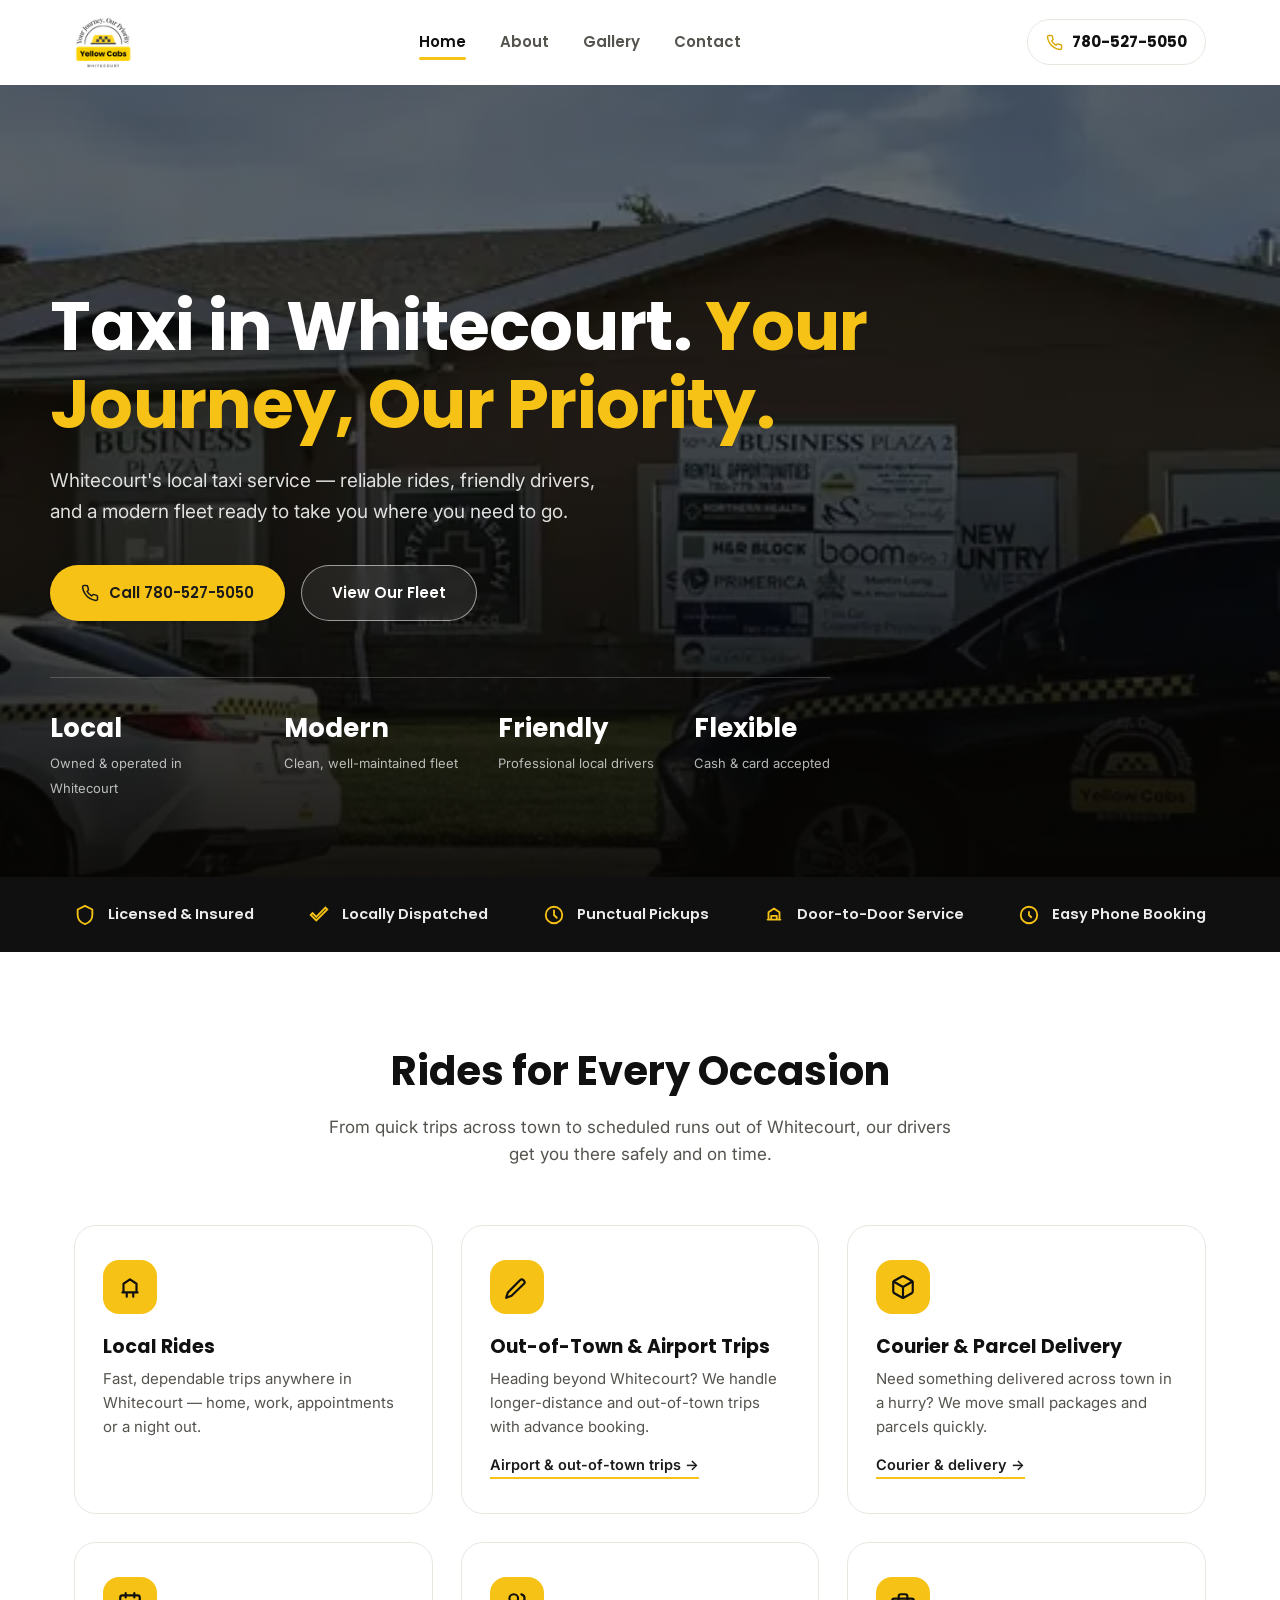
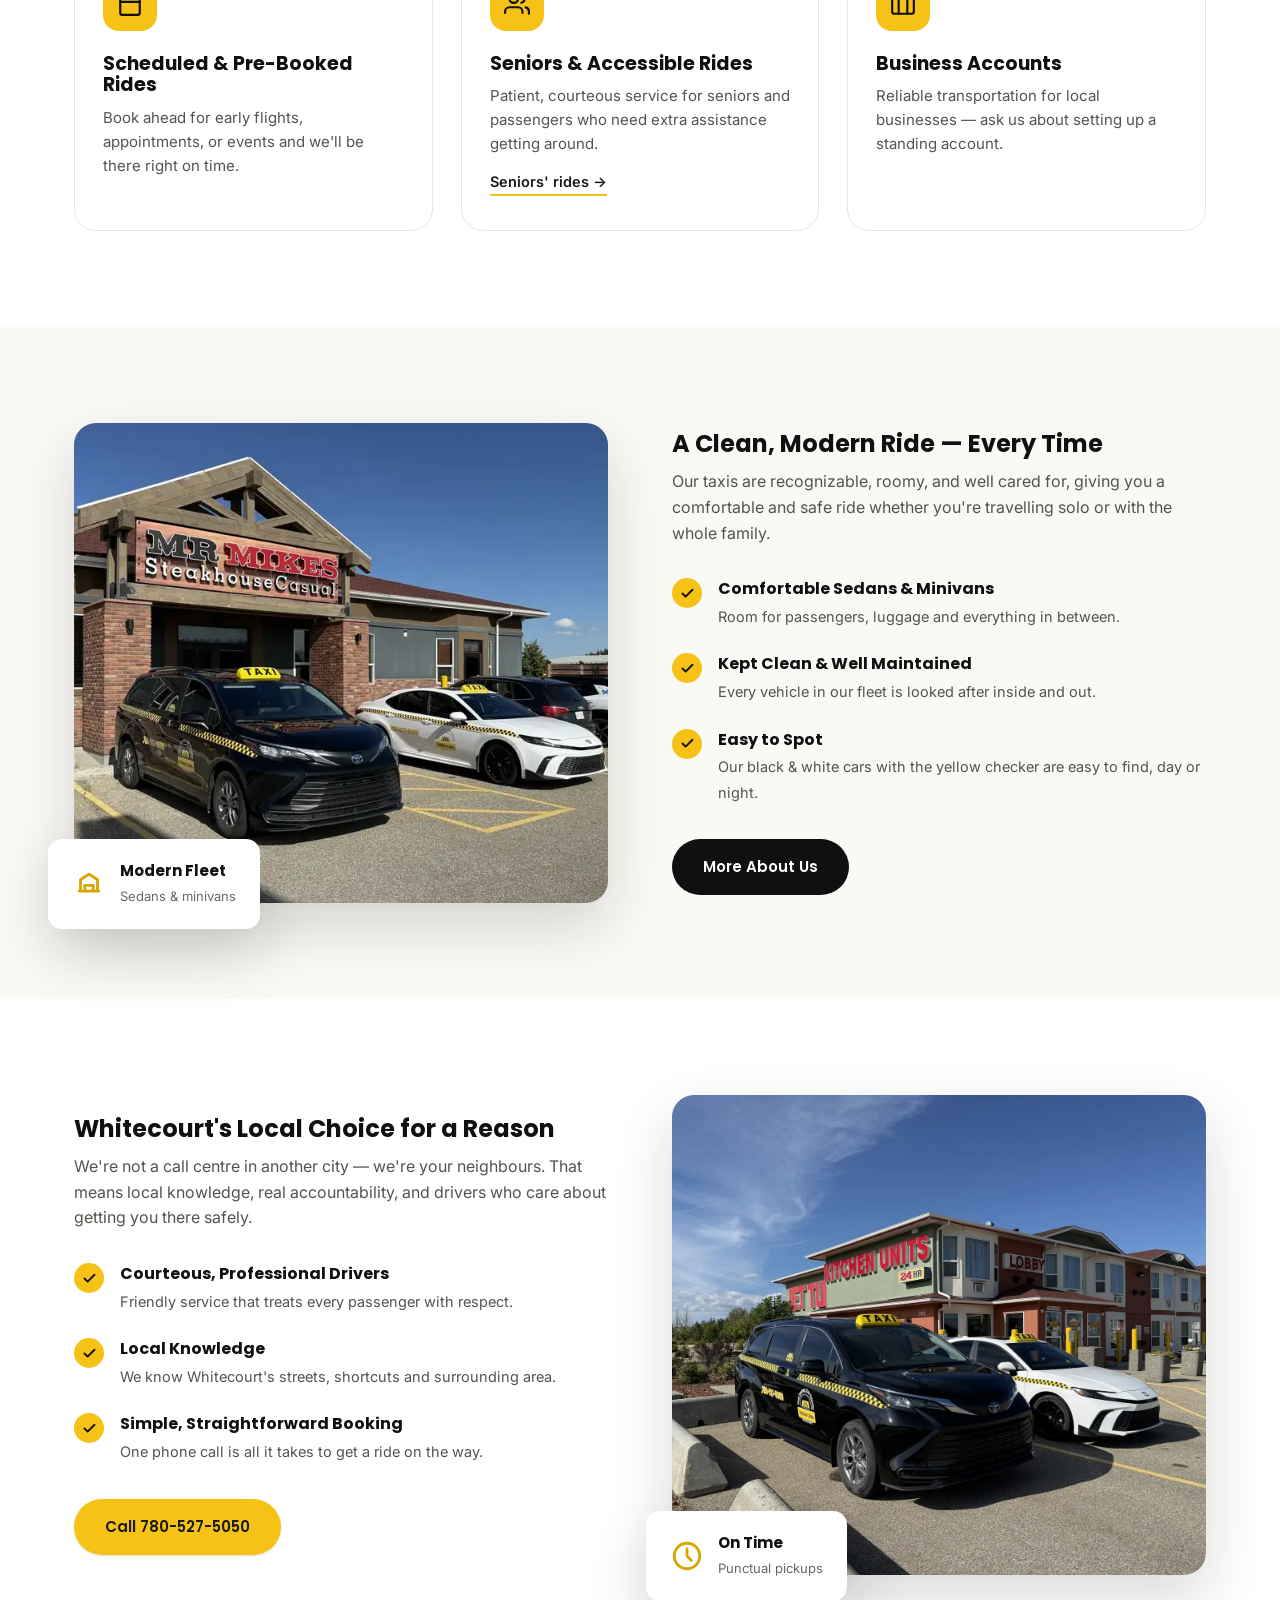
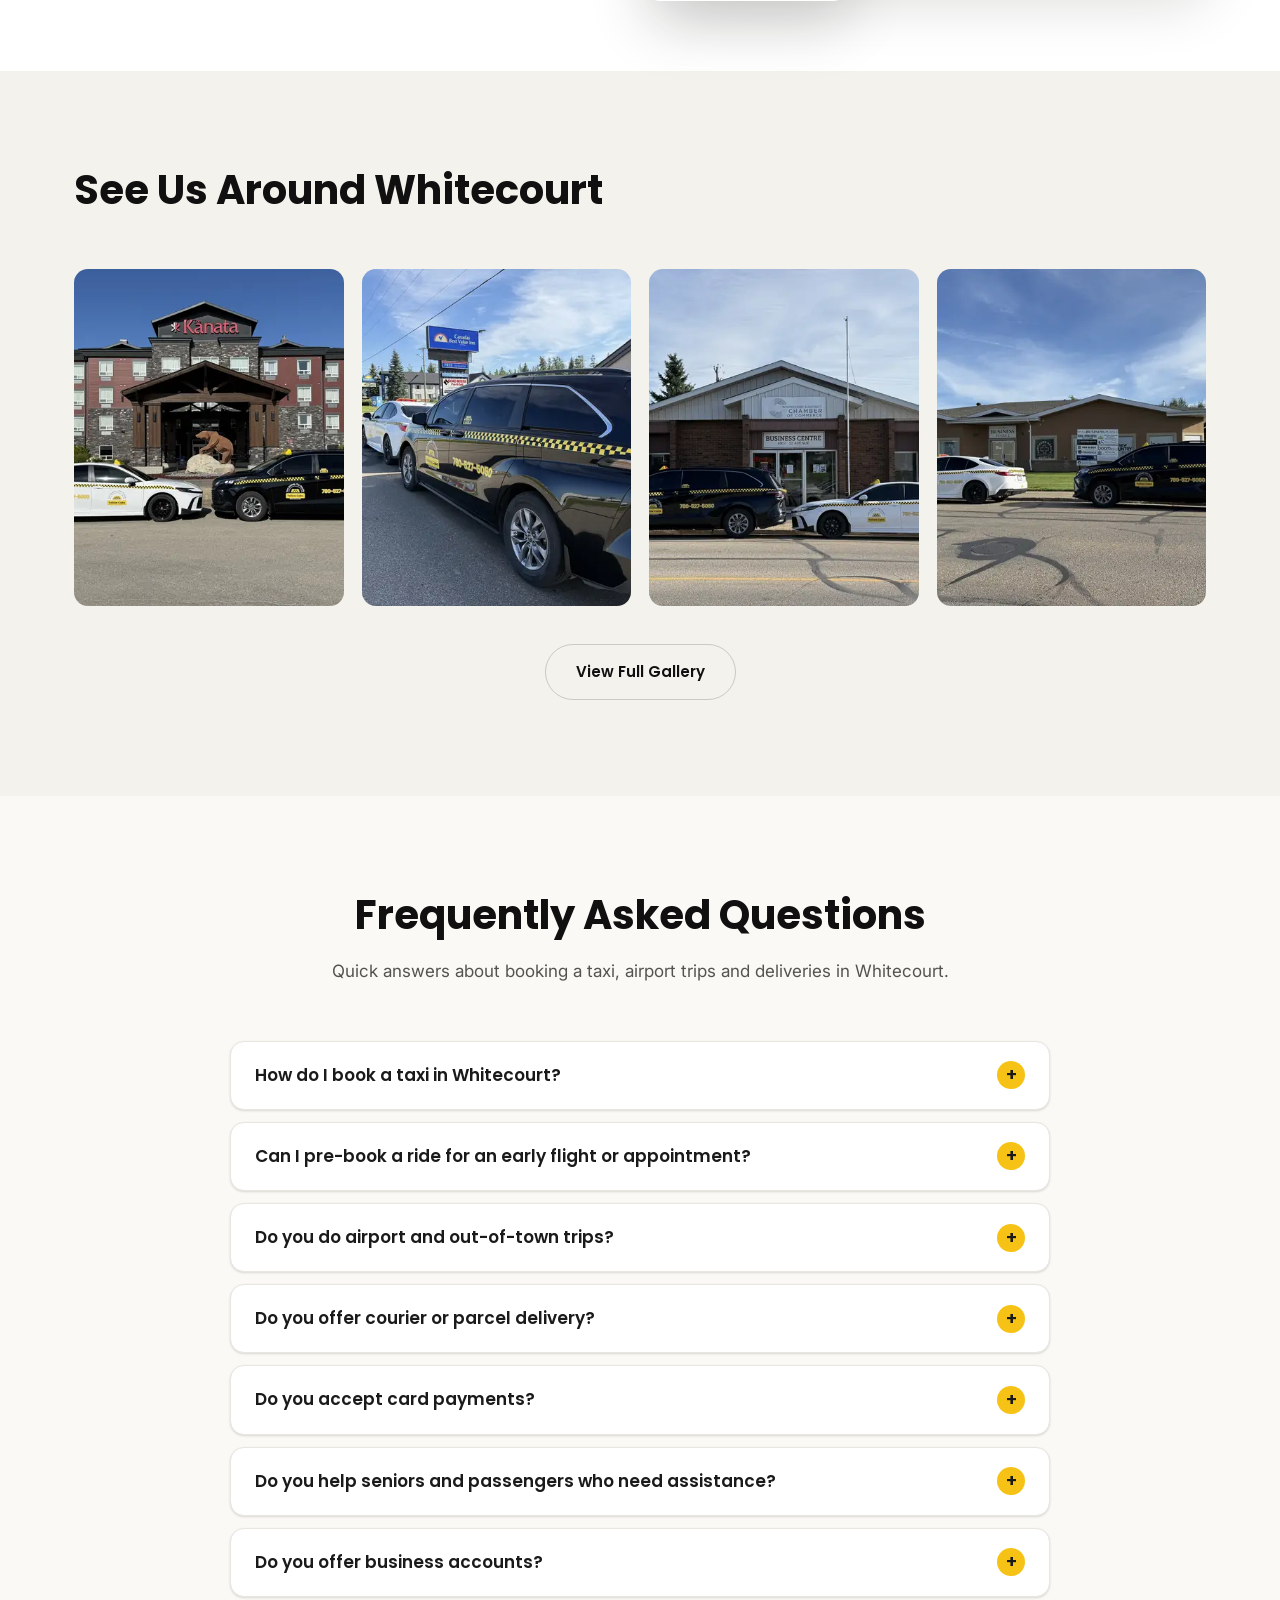
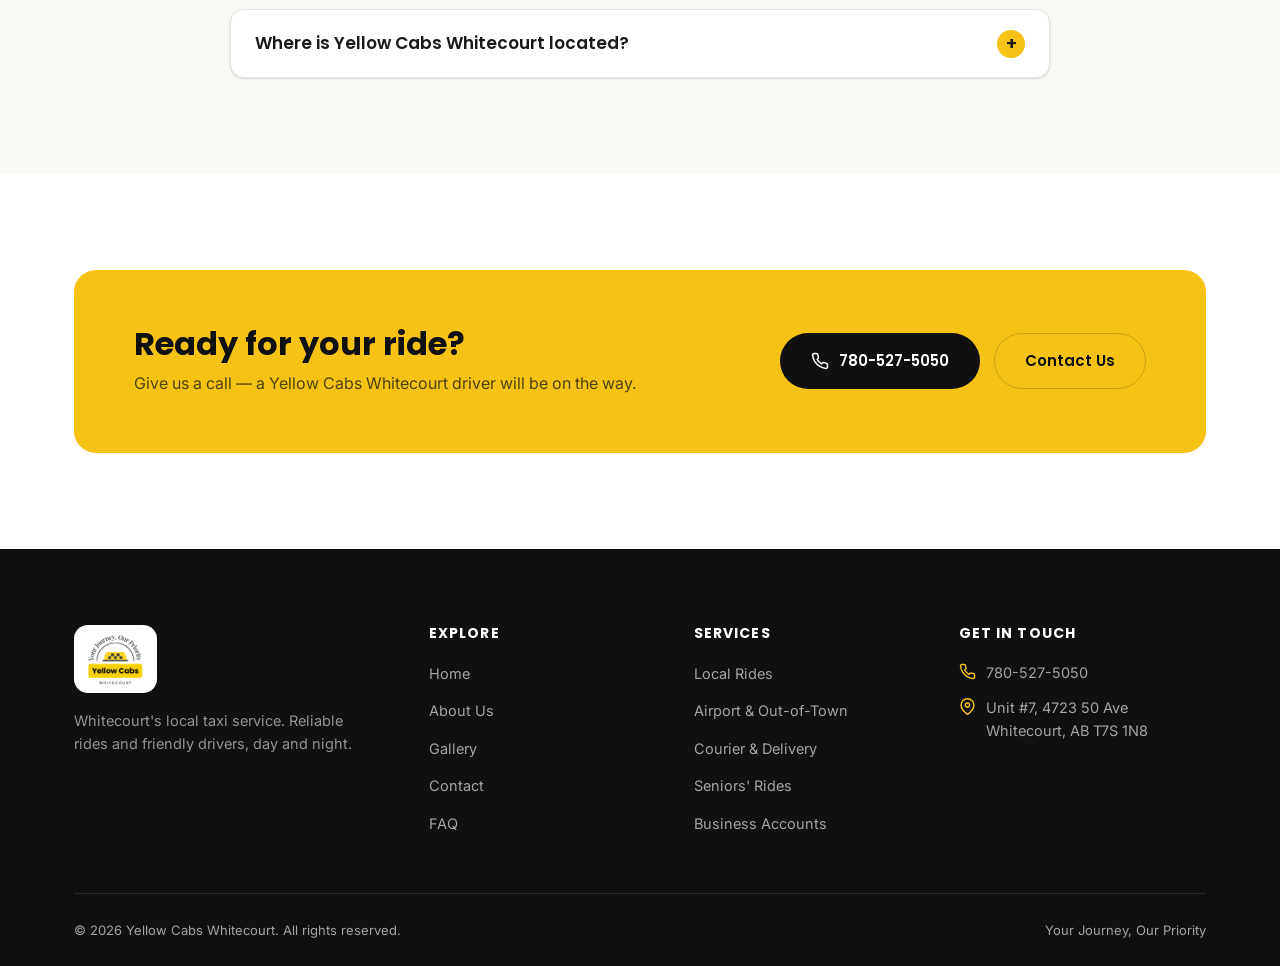
==== commit a2f85013: "SEO round 4: service pages (airport, courier, seniors) with Service/FAQ/Breadcrumb schema, mobile he" ====
--- a/index.html
+++ b/index.html
@@ -4,12 +4,16 @@
 <meta charset="UTF-8">
 <meta name="viewport" content="width=device-width, initial-scale=1.0">
 <!-- Google tag (GA4) -->
-<script async src="https://www.googletagmanager.com/gtag/js?id=G-EYVP5B3NM8"></script>
 <script>
   window.dataLayer = window.dataLayer || [];
   function gtag(){dataLayer.push(arguments);}
   gtag('js', new Date());
   gtag('config', 'G-EYVP5B3NM8');
+  window.addEventListener('load', function () {
+    var s = document.createElement('script'); s.async = true;
+    s.src = 'https://www.googletagmanager.com/gtag/js?id=G-EYVP5B3NM8';
+    document.head.appendChild(s);
+  });
   // Track taps on phone and email links
   document.addEventListener('click', function (e) {
     var a = e.target.closest('a[href^="tel:"], a[href^="mailto:"]');
@@ -191,7 +195,6 @@
 <link rel="icon" type="image/svg+xml" href="favicon.svg">
 <link rel="preconnect" href="https://fonts.googleapis.com">
 <link rel="preconnect" href="https://fonts.gstatic.com" crossorigin>
-<link rel="preload" as="image" href="images/hero/home-hero.webp" imagesrcset="images/hero/home-hero-800.webp 800w, images/hero/home-hero.webp 1600w" imagesizes="100vw" fetchpriority="high">
 <link rel="preload" as="style" href="https://fonts.googleapis.com/css2?family=Poppins:wght@500;600;700;800&family=Inter:wght@400;500;600;700&display=swap" onload="this.onload=null;this.rel='stylesheet'">
 <noscript><link rel="stylesheet" href="https://fonts.googleapis.com/css2?family=Poppins:wght@500;600;700;800&family=Inter:wght@400;500;600;700&display=swap"></noscript>
 <link rel="stylesheet" href="css/style.css">
@@ -229,7 +232,10 @@
 <main id="main-content">
 <section class="hero">
   <div class="hero-media">
-    <img src="images/hero/home-hero.webp" srcset="images/hero/home-hero-800.webp 800w, images/hero/home-hero.webp 1600w" sizes="100vw" fetchpriority="high" alt="Yellow Cabs Whitecourt taxi parked in Whitecourt, Alberta">
+    <picture>
+      <source media="(max-width: 600px)" srcset="images/hero/home-hero-mobile.webp">
+      <img src="images/hero/home-hero.webp" srcset="images/hero/home-hero-800.webp 800w, images/hero/home-hero.webp 1600w" sizes="100vw" fetchpriority="high" alt="Yellow Cabs Whitecourt taxi parked in Whitecourt, Alberta">
+    </picture>
   </div>
   <div class="container hero-content">
     <h1>Taxi in Whitecourt. <em>Your Journey, Our Priority.</em></h1>
@@ -276,11 +282,13 @@
         <div class="service-icon"><svg aria-hidden="true" focusable="false" viewBox="0 0 24 24" fill="none" stroke="currentColor" stroke-width="2"><path d="M2 22l1.6-5L15 5.6a2 2 0 0 1 2.8 0l.6.6a2 2 0 0 1 0 2.8L7 20l-5 2z" stroke-linecap="round" stroke-linejoin="round"/></svg></div>
         <h3>Out-of-Town &amp; Airport Trips</h3>
         <p>Heading beyond Whitecourt? We handle longer-distance and out-of-town trips with advance booking.</p>
+        <a class="card-link" href="airport-taxi.html">Airport &amp; out-of-town trips &rarr;</a>
       </div>
       <div class="service-card">
         <div class="service-icon"><svg aria-hidden="true" focusable="false" viewBox="0 0 24 24" fill="none" stroke="currentColor" stroke-width="2"><path d="M21 16V8a2 2 0 0 0-1-1.73l-7-4a2 2 0 0 0-2 0l-7 4A2 2 0 0 0 3 8v8a2 2 0 0 0 1 1.73l7 4a2 2 0 0 0 2 0l7-4A2 2 0 0 0 21 16z" stroke-linecap="round" stroke-linejoin="round"/><path d="M3.27 6.96L12 12l8.73-5.04M12 22.08V12" stroke-linecap="round" stroke-linejoin="round"/></svg></div>
         <h3>Courier &amp; Parcel Delivery</h3>
         <p>Need something delivered across town in a hurry? We move small packages and parcels quickly.</p>
+        <a class="card-link" href="courier-delivery.html">Courier &amp; delivery &rarr;</a>
       </div>
       <div class="service-card">
         <div class="service-icon"><svg aria-hidden="true" focusable="false" viewBox="0 0 24 24" fill="none" stroke="currentColor" stroke-width="2"><rect x="3" y="4" width="18" height="18" rx="2" stroke-linecap="round" stroke-linejoin="round"/><path d="M16 2v4M8 2v4M3 10h18" stroke-linecap="round"/></svg></div>
@@ -291,6 +299,7 @@
         <div class="service-icon"><svg aria-hidden="true" focusable="false" viewBox="0 0 24 24" fill="none" stroke="currentColor" stroke-width="2"><path d="M17 21v-2a4 4 0 0 0-4-4H5a4 4 0 0 0-4 4v2"/><circle cx="9" cy="7" r="4"/><path d="M23 21v-2a4 4 0 0 0-3-3.87M16 3.13a4 4 0 0 1 0 7.75" stroke-linecap="round"/></svg></div>
         <h3>Seniors &amp; Accessible Rides</h3>
         <p>Patient, courteous service for seniors and passengers who need extra assistance getting around.</p>
+        <a class="card-link" href="seniors-rides.html">Seniors' rides &rarr;</a>
       </div>
       <div class="service-card">
         <div class="service-icon"><svg aria-hidden="true" focusable="false" viewBox="0 0 24 24" fill="none" stroke="currentColor" stroke-width="2"><rect x="2" y="7" width="20" height="14" rx="2" stroke-linecap="round" stroke-linejoin="round"/><path d="M16 21V5a2 2 0 0 0-2-2h-4a2 2 0 0 0-2 2v16" stroke-linecap="round" stroke-linejoin="round"/></svg></div>
@@ -470,8 +479,9 @@
         <h2 class="footer-title">Services</h2>
         <ul>
           <li><a href="/#services">Local Rides</a></li>
-          <li><a href="/#services">Out-of-Town Trips</a></li>
-          <li><a href="/#services">Courier &amp; Delivery</a></li>
+          <li><a href="airport-taxi.html">Airport &amp; Out-of-Town</a></li>
+          <li><a href="courier-delivery.html">Courier &amp; Delivery</a></li>
+          <li><a href="seniors-rides.html">Seniors' Rides</a></li>
           <li><a href="/#services">Business Accounts</a></li>
         </ul>
       </div>
--- a/css/style.css
+++ b/css/style.css
@@ -631,3 +631,13 @@
 
 /* Footer column titles (h2 for correct heading order, styled as before) */
 .footer-col .footer-title { color: #fff; font-size: 14px; text-transform: uppercase; letter-spacing: .08em; margin-bottom: 20px; }
+
+/* Round 4 */
+.card-link { display: inline-block; margin-top: 14px; font-weight: 600; font-size: 14.5px; color: var(--color-ink); border-bottom: 2px solid var(--color-accent); }
+.card-link:hover { color: var(--color-accent-dark); }
+.service-card--link { display: block; color: inherit; }
+.grid-2 { display: grid; grid-template-columns: repeat(2, 1fr); gap: 24px; }
+@media (max-width: 700px) { .grid-2 { grid-template-columns: 1fr; } }
+.step-num { font-family: var(--font-head); font-weight: 700; font-size: 20px; }
+.breadcrumb a { color: inherit; }
+.page-hero picture, .hero picture { display: contents; }
